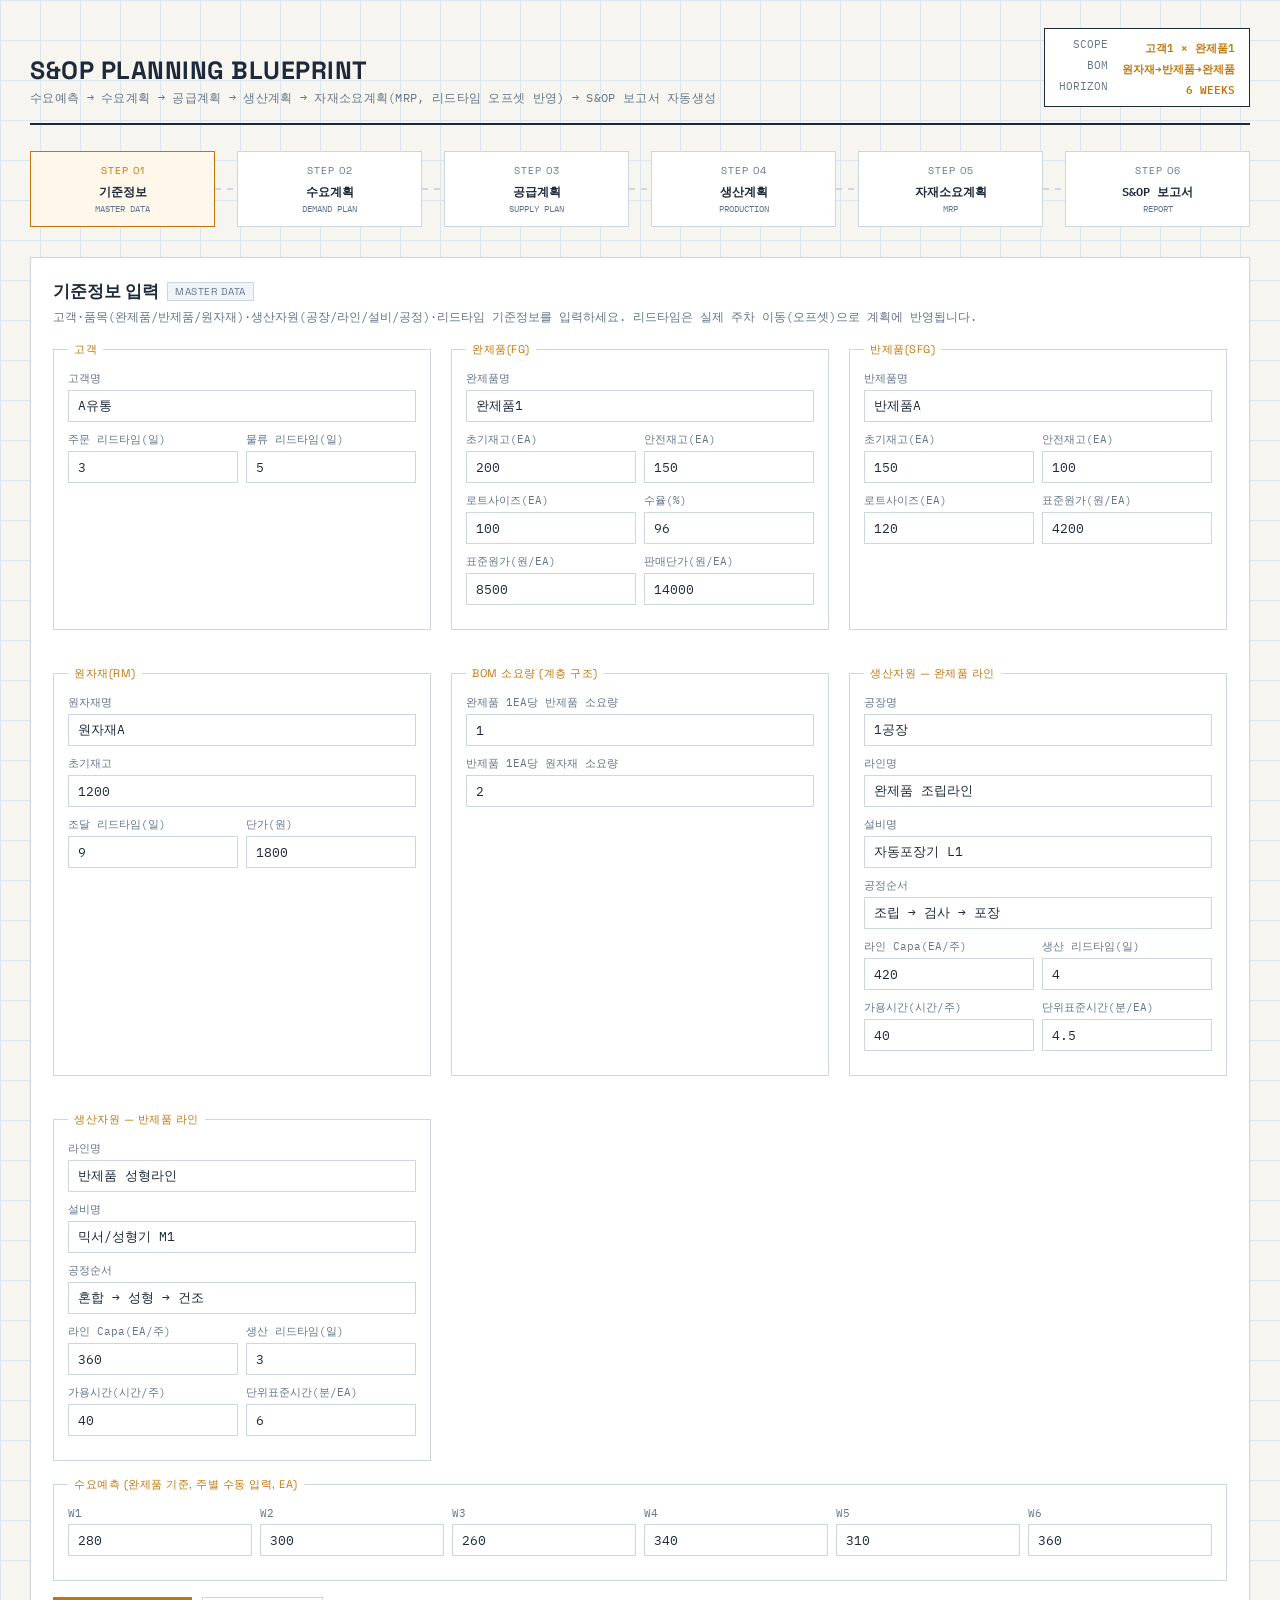
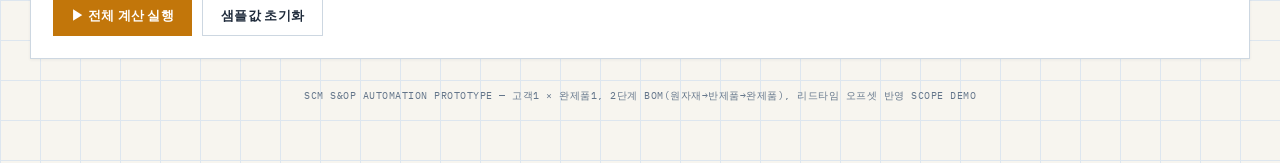
==== sop-demo.html @ 6890dc96 "Add S&OP demo files (single-file and modular versions) Reinitializes repo to include sop-demo.html a" ====
<!DOCTYPE html>
<html lang="ko">
<head>
<meta charset="UTF-8">
<meta name="viewport" content="width=device-width, initial-scale=1.0">
<title>S&OP Planning Blueprint</title>
<link rel="preconnect" href="https://fonts.googleapis.com">
<link rel="preconnect" href="https://fonts.gstatic.com" crossorigin>
<link href="https://fonts.googleapis.com/css2?family=Space+Grotesk:wght@400;500;600;700&family=IBM+Plex+Mono:wght@400;500;600;700&display=swap" rel="stylesheet">
<style>
  :root{
    --bg:#f7f5ef; --bg-grid:#dde6ef; --bg-panel:#ffffff; --bg-panel-raised:#f0f4f8;
    --line:#cdd7e1; --ink:#1e2a3a; --ink-dim:#63758a;
    --amber:#c2760a; --teal:#0f8a7d; --coral:#c62f2f;
    --font-display:'Space Grotesk', sans-serif; --font-mono:'IBM Plex Mono', monospace;
  }
  *{box-sizing:border-box;}
  html,body{margin:0;padding:0;}
  body{
    background:
      linear-gradient(var(--bg-grid) 1px, transparent 1px) 0 0/40px 40px,
      linear-gradient(90deg, var(--bg-grid) 1px, transparent 1px) 0 0/40px 40px,
      var(--bg);
    color:var(--ink); font-family:var(--font-mono); min-height:100vh; padding:28px 20px 60px;
  }
  .wrap{max-width:1220px;margin:0 auto;}
  header{display:flex;justify-content:space-between;align-items:flex-end;border-bottom:2px solid var(--ink);padding-bottom:16px;margin-bottom:22px;flex-wrap:wrap;gap:14px;}
  h1{font-family:var(--font-display);font-weight:700;font-size:25px;letter-spacing:0.5px;margin:0 0 4px;color:var(--ink);}
  .subtitle{color:var(--ink-dim);font-size:12px;letter-spacing:0.3px;}
  .titleblock{border:1px solid var(--ink);background:#fff;padding:8px 14px;font-size:10.5px;color:var(--ink-dim);display:grid;grid-template-columns:auto auto;gap:2px 14px;text-align:right;}
  .titleblock b{color:var(--amber);font-weight:600;}

  .pipeline{display:flex;align-items:center;margin:26px 0 24px;overflow-x:auto;padding-bottom:6px;}
  .station{flex:1;min-width:104px;text-align:center;cursor:pointer;position:relative;padding:12px 5px;border:1px solid var(--line);background:var(--bg-panel);transition:all .15s ease;}
  .station:hover{border-color:var(--teal);}
  .station.active{border-color:var(--amber);background:#fff7ea;}
  .station .num{font-family:var(--font-display);font-size:10px;color:var(--ink-dim);letter-spacing:1px;}
  .station.active .num{color:var(--amber);}
  .station .label{font-size:12px;margin-top:4px;font-weight:600;color:var(--ink);}
  .station .sub{font-size:9px;color:var(--ink-dim);margin-top:2px;}
  .pipe{width:22px;height:2px;background:repeating-linear-gradient(90deg,var(--line) 0 6px,transparent 6px 12px);flex-shrink:0;}

  .panel{display:none;border:1px solid var(--line);background:var(--bg-panel);padding:22px;box-shadow:0 1px 3px rgba(30,42,58,0.06);}
  .panel.show{display:block;}
  .panel h2{font-family:var(--font-display);font-size:17px;margin:0 0 4px;color:var(--ink);display:flex;align-items:center;gap:8px;flex-wrap:wrap;}
  .panel h2 .tag{font-size:10px;background:var(--bg-panel-raised);border:1px solid var(--line);padding:2px 7px;color:var(--ink-dim);letter-spacing:0.5px;font-weight:400;}
  .panel .desc{color:var(--ink-dim);font-size:12px;margin-bottom:16px;line-height:1.6;}
  .panel .note{color:var(--amber);font-size:11.5px;margin-bottom:14px;line-height:1.6;background:#fff7ea;border:1px solid #f0d9a8;padding:9px 12px;}

  .grid2{display:grid;grid-template-columns:1fr 1fr;gap:20px;}
  .grid3{display:grid;grid-template-columns:repeat(3,1fr);gap:20px;}
  @media(max-width:900px){.grid2,.grid3{grid-template-columns:1fr;}}

  fieldset{border:1px solid var(--line);padding:14px;margin:0 0 16px;}
  legend{font-size:11px;color:var(--amber);letter-spacing:0.5px;padding:0 6px;font-family:var(--font-display);}
  .field{margin-bottom:10px;}
  .field label{display:block;font-size:10.5px;color:var(--ink-dim);margin-bottom:4px;}
  .field input{width:100%;background:#fff;border:1px solid var(--line);color:var(--ink);padding:7px 9px;font-family:var(--font-mono);font-size:12.5px;}
  .field input:focus{outline:none;border-color:var(--teal);}
  .row-inline{display:flex;gap:8px;flex-wrap:wrap;}
  .row-inline .field{flex:1;min-width:110px;}

  table{width:100%;border-collapse:collapse;font-size:12px;margin-top:6px;}
  th,td{border:1px solid var(--line);padding:6px 7px;text-align:right;}
  th{background:var(--bg-panel-raised);color:var(--ink-dim);font-weight:500;font-size:10.5px;}
  td:first-child,th:first-child{text-align:left;color:var(--ink-dim);}
  .badge{display:inline-block;padding:1px 6px;font-size:9.5px;border:1px solid currentColor;margin-left:3px;}

  .btnrow{display:flex;gap:10px;margin-top:16px;flex-wrap:wrap;}
  button{font-family:var(--font-display);font-weight:600;font-size:12.5px;letter-spacing:0.3px;background:var(--amber);color:#fff;border:none;padding:10px 18px;cursor:pointer;}
  button:hover{background:#a3630a;}
  button.secondary{background:transparent;color:var(--ink);border:1px solid var(--line);}
  button.secondary:hover{border-color:var(--teal);color:var(--teal);}

  .kpi-row{display:grid;grid-template-columns:repeat(4,1fr);gap:12px;margin:18px 0;}
  @media(max-width:760px){.kpi-row{grid-template-columns:repeat(2,1fr);}}
  .kpi{border:1px solid var(--line);background:var(--bg-panel-raised);padding:14px;}
  .kpi .v{font-family:var(--font-display);font-size:21px;color:var(--amber);}
  .kpi .l{font-size:10px;color:var(--ink-dim);margin-top:2px;}
  .kpi.risk{border-color:var(--coral);} .kpi.risk .v{color:var(--coral);}
  .kpi.good{border-color:var(--teal);} .kpi.good .v{color:var(--teal);}

  .barchart{display:flex;align-items:flex-end;gap:10px;height:130px;margin:14px 0 6px;border-bottom:1px solid var(--ink);}
  .bargrp{flex:1;display:flex;flex-direction:column;align-items:center;justify-content:flex-end;height:100%;gap:2px;}
  .bar{width:60%;background:var(--teal);position:relative;min-height:2px;}
  .barlabel{font-size:9.5px;color:var(--ink-dim);margin-top:6px;}
  .legend-row{display:flex;gap:16px;font-size:10px;color:var(--ink-dim);margin-bottom:4px;}
  .legend-row span{display:flex;align-items:center;gap:5px;}
  .swatch{width:10px;height:10px;display:inline-block;}

  .report-block{border:1px solid var(--line);padding:16px;margin-bottom:14px;background:var(--bg-panel-raised);}
  .report-block h3{font-family:var(--font-display);font-size:13px;margin:0 0 10px;color:var(--amber);}
  .comment{font-size:12px;line-height:1.8;color:var(--ink);}
  .stamp{display:inline-block;border:2px solid var(--coral);color:var(--coral);padding:4px 10px;font-family:var(--font-display);font-size:10.5px;letter-spacing:1px;transform:rotate(-3deg);margin-left:8px;background:#fff;}
  .stamp.safe{border-color:var(--teal);color:var(--teal);}

  .routing{display:flex;align-items:stretch;gap:0;margin:6px 0 20px;overflow-x:auto;}
  .rnode{border:1px solid var(--line);background:var(--bg-panel-raised);padding:10px 14px;min-width:150px;flex-shrink:0;}
  .rnode .rtitle{font-size:9.5px;color:var(--amber);letter-spacing:0.5px;font-family:var(--font-display);margin-bottom:4px;}
  .rnode .rmain{font-size:12.5px;color:var(--ink);font-weight:600;}
  .rnode .rsub{font-size:10px;color:var(--ink-dim);margin-top:3px;line-height:1.5;}
  .rarrow{display:flex;align-items:center;justify-content:center;min-width:30px;color:var(--ink-dim);font-size:16px;flex-shrink:0;}

  footer{margin-top:30px;text-align:center;color:var(--ink-dim);font-size:10px;letter-spacing:0.5px;}
</style>
</head>
<body>
<div class="wrap">

  <header>
    <div>
      <h1>S&amp;OP PLANNING BLUEPRINT</h1>
      <div class="subtitle">수요예측 → 수요계획 → 공급계획 → 생산계획 → 자재소요계획(MRP, 리드타임 오프셋 반영) → S&amp;OP 보고서 자동생성</div>
    </div>
    <div class="titleblock">
      <div>SCOPE</div><div><b>고객1 × 완제품1</b></div>
      <div>BOM</div><div><b>원자재→반제품→완제품</b></div>
      <div>HORIZON</div><div><b id="hrz-label">6 WEEKS</b></div>
    </div>
  </header>

  <div class="pipeline" id="pipeline"></div>

  <!-- STEP 0: 기준정보 -->
  <div class="panel" id="panel-0">
    <h2>기준정보 입력 <span class="tag">MASTER DATA</span></h2>
    <div class="desc">고객·품목(완제품/반제품/원자재)·생산자원(공장/라인/설비/공정)·리드타임 기준정보를 입력하세요. 리드타임은 실제 주차 이동(오프셋)으로 계획에 반영됩니다.</div>

    <div class="grid3">
      <fieldset>
        <legend>고객</legend>
        <div class="field"><label>고객명</label><input id="m-cust" value="A유통"></div>
        <div class="row-inline">
          <div class="field"><label>주문 리드타임(일)</label><input type="number" id="m-custlt" value="3"></div>
          <div class="field"><label>물류 리드타임(일)</label><input type="number" id="m-logilt" value="5"></div>
        </div>
      </fieldset>

      <fieldset>
        <legend>완제품(FG)</legend>
        <div class="field"><label>완제품명</label><input id="m-fg" value="완제품1"></div>
        <div class="row-inline">
          <div class="field"><label>초기재고(EA)</label><input type="number" id="m-fgstock0" value="200"></div>
          <div class="field"><label>안전재고(EA)</label><input type="number" id="m-fgsafety" value="150"></div>
        </div>
        <div class="row-inline">
          <div class="field"><label>로트사이즈(EA)</label><input type="number" id="m-fglot" value="100"></div>
          <div class="field"><label>수율(%)</label><input type="number" id="m-fgyield" value="96"></div>
        </div>
        <div class="row-inline">
          <div class="field"><label>표준원가(원/EA)</label><input type="number" id="m-fgcost" value="8500"></div>
          <div class="field"><label>판매단가(원/EA)</label><input type="number" id="m-fgprice" value="14000"></div>
        </div>
      </fieldset>

      <fieldset>
        <legend>반제품(SFG)</legend>
        <div class="field"><label>반제품명</label><input id="m-sfg" value="반제품A"></div>
        <div class="row-inline">
          <div class="field"><label>초기재고(EA)</label><input type="number" id="m-sfgstock0" value="150"></div>
          <div class="field"><label>안전재고(EA)</label><input type="number" id="m-sfgsafety" value="100"></div>
        </div>
        <div class="row-inline">
          <div class="field"><label>로트사이즈(EA)</label><input type="number" id="m-sfglot" value="120"></div>
          <div class="field"><label>표준원가(원/EA)</label><input type="number" id="m-sfgcost" value="4200"></div>
        </div>
      </fieldset>

      <fieldset>
        <legend>원자재(RM)</legend>
        <div class="field"><label>원자재명</label><input id="m-rm" value="원자재A"></div>
        <div class="field"><label>초기재고</label><input type="number" id="m-rmstock0" value="1200"></div>
        <div class="row-inline">
          <div class="field"><label>조달 리드타임(일)</label><input type="number" id="m-rmlt" value="9"></div>
          <div class="field"><label>단가(원)</label><input type="number" id="m-rmcost" value="1800"></div>
        </div>
      </fieldset>

      <fieldset>
        <legend>BOM 소요량 (계층 구조)</legend>
        <div class="field"><label>완제품 1EA당 반제품 소요량</label><input type="number" step="0.1" id="m-bom-sfg" value="1"></div>
        <div class="field"><label>반제품 1EA당 원자재 소요량</label><input type="number" step="0.1" id="m-bom-rm" value="2"></div>
      </fieldset>

      <fieldset>
        <legend>생산자원 — 완제품 라인</legend>
        <div class="field"><label>공장명</label><input id="m-factory" value="1공장"></div>
        <div class="field"><label>라인명</label><input id="m-fgline" value="완제품 조립라인"></div>
        <div class="field"><label>설비명</label><input id="m-fgequip" value="자동포장기 L1"></div>
        <div class="field"><label>공정순서</label><input id="m-fgroute" value="조립 → 검사 → 포장"></div>
        <div class="row-inline">
          <div class="field"><label>라인 Capa(EA/주)</label><input type="number" id="m-fgcapa" value="420"></div>
          <div class="field"><label>생산 리드타임(일)</label><input type="number" id="m-fglt" value="4"></div>
        </div>
        <div class="row-inline">
          <div class="field"><label>가용시간(시간/주)</label><input type="number" id="m-fghours" value="40"></div>
          <div class="field"><label>단위표준시간(분/EA)</label><input type="number" step="0.1" id="m-fgtime" value="4.5"></div>
        </div>
      </fieldset>

      <fieldset>
        <legend>생산자원 — 반제품 라인</legend>
        <div class="field"><label>라인명</label><input id="m-sfgline" value="반제품 성형라인"></div>
        <div class="field"><label>설비명</label><input id="m-sfgequip" value="믹서/성형기 M1"></div>
        <div class="field"><label>공정순서</label><input id="m-sfgroute" value="혼합 → 성형 → 건조"></div>
        <div class="row-inline">
          <div class="field"><label>라인 Capa(EA/주)</label><input type="number" id="m-sfgcapa" value="360"></div>
          <div class="field"><label>생산 리드타임(일)</label><input type="number" id="m-sfglt" value="3"></div>
        </div>
        <div class="row-inline">
          <div class="field"><label>가용시간(시간/주)</label><input type="number" id="m-sfghours" value="40"></div>
          <div class="field"><label>단위표준시간(분/EA)</label><input type="number" step="0.1" id="m-sfgtime" value="6"></div>
        </div>
      </fieldset>
    </div>

    <fieldset>
      <legend>수요예측 (완제품 기준, 주별 수동 입력, EA)</legend>
      <div class="row-inline" id="forecast-inputs"></div>
    </fieldset>

    <div class="btnrow">
      <button onclick="runAll()">▶ 전체 계산 실행</button>
      <button class="secondary" onclick="loadSample()">샘플값 초기화</button>
    </div>
  </div>

  <!-- STEP 1: 수요계획 -->
  <div class="panel" id="panel-1">
    <h2>수요계획 <span class="tag">DEMAND PLAN</span></h2>
    <div class="desc">수요계획 = 수요예측 × 조정계수. 프로모션/트렌드 등을 반영해 주별로 예측치를 보정합니다.</div>
    <fieldset>
      <legend>주별 조정계수(%)</legend>
      <div class="row-inline" id="adj-inputs"></div>
    </fieldset>
    <button onclick="runAll()">재계산</button>
    <table id="tbl-demandplan"></table>
  </div>

  <!-- STEP 2: 공급계획 -->
  <div class="panel" id="panel-2">
    <h2>공급계획 <span class="tag">SUPPLY PLAN</span></h2>
    <div class="desc">공급계획(ATP) = min(수요계획, 완제품 기초재고 + 완제품 라인 주간 Capa). 리드타임을 감안하지 않은 당장의 가용 공급능력 기준 판단입니다.</div>
    <table id="tbl-supplyplan"></table>
  </div>

  <!-- STEP 3: 생산계획 -->
  <div class="panel" id="panel-3">
    <h2>생산계획 <span class="tag">PRODUCTION PLAN — 완제품</span></h2>
    <div class="desc" id="route-desc-fg"></div>
    <div class="routing" id="routing-fg"></div>
    <div class="note" id="lt-note-fg"></div>
    <div class="desc">시계열 MRP 로직: 총소요량(GR) → 순소요량(NR) → 계획입고량(로트 단위, 완성 시점) → <b>계획착수량(생산 리드타임만큼 앞당긴 실제 착수 시점)</b>. 착수 시점의 수량이 반제품에 대한 종속수요로 다음 단계에 전달됩니다.</div>
    <table id="tbl-productionplan"></table>
  </div>

  <!-- STEP 4: 자재소요계획 (MRP) -->
  <div class="panel" id="panel-4">
    <h2>자재소요계획 <span class="tag">MRP — 반제품 &amp; 원자재</span></h2>
    <div class="routing" id="routing-sfg"></div>
    <div class="note" id="lt-note-sfgrm"></div>
    <div class="desc">완제품 계획착수 시점의 수량 × BOM비율이 반제품의 총소요량이 되고, 반제품 역시 생산 리드타임만큼 앞당겨 착수합니다. 반제품 계획착수 수량 × BOM비율은 다시 원자재 총소요량이 되어 조달 리드타임만큼 앞당겨 발주됩니다.</div>
    <table id="tbl-mrp"></table>
  </div>

  <!-- STEP 5: S&OP 보고서 -->
  <div class="panel" id="panel-5">
    <h2>S&amp;OP 보고서 <span class="tag">AUTO-GENERATED</span></h2>
    <div class="desc" id="sop-scope"></div>

    <div class="kpi-row" id="kpi-row"></div>

    <div class="report-block">
      <h3>수요 vs 공급 Gap (완제품, ATP 기준)</h3>
      <div class="legend-row">
        <span><span class="swatch" style="background:var(--teal)"></span>공급계획</span>
        <span><span class="swatch" style="border:1px dashed var(--amber)"></span>수요계획</span>
      </div>
      <div class="barchart" id="chart-gap"></div>
    </div>

    <div class="report-block">
      <h3>주별 기말재고 추이 (완제품, MRP 기준)</h3>
      <div class="barchart" id="chart-inv"></div>
    </div>

    <div class="report-block">
      <h3>주별 착수(발주) 물량 — 리드타임 오프셋 반영</h3>
      <div class="legend-row">
        <span><span class="swatch" style="background:var(--amber)"></span>완제품 착수</span>
        <span><span class="swatch" style="background:var(--teal)"></span>반제품 착수</span>
      </div>
      <div class="barchart" id="chart-release"></div>
    </div>

    <div class="report-block">
      <h3>리스크 &amp; 코멘트</h3>
      <div class="comment" id="risk-comment"></div>
    </div>

    <div class="report-block">
      <h3>손익 요약(생산계획 기준)</h3>
      <table id="tbl-pl"></table>
    </div>
  </div>

  <footer>SCM S&amp;OP AUTOMATION PROTOTYPE — 고객1 × 완제품1, 2단계 BOM(원자재→반제품→완제품), 리드타임 오프셋 반영 SCOPE DEMO</footer>
</div>

<script>
const WEEKS = 6;
const stationDefs = [
  {label:'기준정보', sub:'MASTER DATA'},
  {label:'수요계획', sub:'DEMAND PLAN'},
  {label:'공급계획', sub:'SUPPLY PLAN'},
  {label:'생산계획', sub:'PRODUCTION'},
  {label:'자재소요계획', sub:'MRP'},
  {label:'S&OP 보고서', sub:'REPORT'},
];

function buildPipeline(){
  const pipe = document.getElementById('pipeline');
  pipe.innerHTML = '';
  stationDefs.forEach((s,i)=>{
    const st = document.createElement('div');
    st.className = 'station' + (i===0?' active':'');
    st.id = 'station-'+i;
    st.innerHTML = `<div class="num">STEP ${String(i+1).padStart(2,'0')}</div><div class="label">${s.label}</div><div class="sub">${s.sub}</div>`;
    st.onclick = ()=>showPanel(i);
    pipe.appendChild(st);
    if(i < stationDefs.length-1){
      const p = document.createElement('div'); p.className = 'pipe'; pipe.appendChild(p);
    }
  });
}

function showPanel(i){
  for(let j=0;j<stationDefs.length;j++){
    document.getElementById('panel-'+j).classList.toggle('show', j===i);
    document.getElementById('station-'+j).classList.toggle('active', j===i);
  }
}

function buildForecastInputs(){
  const box = document.getElementById('forecast-inputs');
  const adjBox = document.getElementById('adj-inputs');
  box.innerHTML=''; adjBox.innerHTML='';
  const sample = [280,300,260,340,310,360];
  for(let w=0; w<WEEKS; w++){
    const f = document.createElement('div'); f.className='field';
    f.innerHTML = `<label>W${w+1}</label><input type="number" id="fc-${w}" value="${sample[w]}">`;
    box.appendChild(f);
    const a = document.createElement('div'); a.className='field';
    a.innerHTML = `<label>W${w+1}</label><input type="number" id="adj-${w}" value="100">`;
    adjBox.appendChild(a);
  }
  document.getElementById('hrz-label').textContent = WEEKS + ' WEEKS';
}

function loadSample(){
  buildForecastInputs();
  const set=(id,v)=>{document.getElementById(id).value=v;};
  set('m-cust','A유통'); set('m-custlt',3); set('m-logilt',5);
  set('m-fg','완제품1'); set('m-fgstock0',200); set('m-fgsafety',150); set('m-fglot',100);
  set('m-fgyield',96); set('m-fgcost',8500); set('m-fgprice',14000);
  set('m-sfg','반제품A'); set('m-sfgstock0',150); set('m-sfgsafety',100); set('m-sfglot',120); set('m-sfgcost',4200);
  set('m-rm','원자재A'); set('m-rmstock0',1200); set('m-rmlt',9); set('m-rmcost',1800);
  set('m-bom-sfg',1); set('m-bom-rm',2);
  set('m-factory','1공장');
  set('m-fgline','완제품 조립라인'); set('m-fgequip','자동포장기 L1'); set('m-fgroute','조립 → 검사 → 포장');
  set('m-fgcapa',420); set('m-fglt',4); set('m-fghours',40); set('m-fgtime',4.5);
  set('m-sfgline','반제품 성형라인'); set('m-sfgequip','믹서/성형기 M1'); set('m-sfgroute','혼합 → 성형 → 건조');
  set('m-sfgcapa',360); set('m-sfglt',3); set('m-sfghours',40); set('m-sfgtime',6);
  runAll();
}

function num(id){ return parseFloat(document.getElementById(id).value) || 0; }
function txt(id){ return document.getElementById(id).value; }
function ltWeeks(days){ return Math.max(0, Math.ceil(days/7)); }

// 표준 시계열 MRP 전개: GR -> NR -> 계획입고(PORcpt, need-week 기준) -> 계획착수(release, need-week - LT)
function planItem({GR, safety, begin, lot, lt, capa, yieldRate}){
  yieldRate = yieldRate || 1;
  lot = lot || 1;
  let poh = begin;
  const NR=[], PORcpt=[], POH=[];
  for(let w=0; w<WEEKS; w++){
    const nr = Math.max(0, GR[w] + safety - poh);
    NR.push(nr);
    // 수율 손실 보정한 투입 필요량을 로트 단위로 올림
    const inputNeeded = yieldRate<1 ? nr/yieldRate : nr;
    const rcptInput = nr>0 ? Math.ceil(inputNeeded/lot)*lot : 0;
    const rcptOutput = Math.round(rcptInput*yieldRate);
    PORcpt.push({input:rcptInput, output:rcptOutput});
    poh = poh + rcptOutput - GR[w];
    POH.push(poh);
  }
  const release = new Array(WEEKS).fill(0);
  const lateFlag = new Array(WEEKS).fill(false);
  for(let w=0; w<WEEKS; w++){
    if(PORcpt[w].input>0){
      const rel = w - lt;
      if(rel>=0){ release[rel]+=PORcpt[w].input; }
      else { release[0]+=PORcpt[w].input; lateFlag[w]=true; }
    }
  }
  const capaFlag = capa!=null ? release.map(v=>v>capa) : new Array(WEEKS).fill(false);
  return {GR, NR, PORcpt, POH, release, lateFlag, capaFlag};
}

function runAll(){
  const M = {
    cust: txt('m-cust'), custLtDays:num('m-custlt'), logiLtDays:num('m-logilt'),
    fg: txt('m-fg'), fgStock0:num('m-fgstock0'), fgSafety:num('m-fgsafety'), fgLot:num('m-fglot')||1,
    fgYield:num('m-fgyield')/100, fgCost:num('m-fgcost'), fgPrice:num('m-fgprice'),
    sfg: txt('m-sfg'), sfgStock0:num('m-sfgstock0'), sfgSafety:num('m-sfgsafety'), sfgLot:num('m-sfglot')||1, sfgCost:num('m-sfgcost'),
    rm: txt('m-rm'), rmStock0:num('m-rmstock0'), rmCost:num('m-rmcost'), rmLtDays:num('m-rmlt'),
    bomSfg:num('m-bom-sfg'), bomRm:num('m-bom-rm'),
    factory:txt('m-factory'),
    fgLine:txt('m-fgline'), fgEquip:txt('m-fgequip'), fgRoute:txt('m-fgroute'), fgCapa:num('m-fgcapa'), fgLtDays:num('m-fglt'), fgHours:num('m-fghours'), fgTime:num('m-fgtime'),
    sfgLine:txt('m-sfgline'), sfgEquip:txt('m-sfgequip'), sfgRoute:txt('m-sfgroute'), sfgCapa:num('m-sfgcapa'), sfgLtDays:num('m-sfglt'), sfgHours:num('m-sfghours'), sfgTime:num('m-sfgtime'),
  };

  const forecast = [], adj = [];
  for(let w=0; w<WEEKS; w++){ forecast.push(num('fc-'+w)); adj.push(num('adj-'+w)/100); }

  // Step1: 수요계획
  const demandPlan = forecast.map((f,i)=> Math.round(f * adj[i]));

  // Step2: 공급계획 (ATP, 리드타임 미반영 - 즉시 가용 Capa/재고 기준)
  let runStock = M.fgStock0;
  const supplyPlan=[], supplyGap=[], invAfterSupply=[];
  for(let w=0; w<WEEKS; w++){
    const available = runStock + M.fgCapa;
    const supply = Math.min(demandPlan[w], available);
    supplyPlan.push(supply); supplyGap.push(demandPlan[w]-supply);
    runStock = available - supply; invAfterSupply.push(runStock);
  }

  // ---- 리드타임(일→주) 오프셋 ----
  const LT_FG = ltWeeks(M.fgLtDays), LT_SFG = ltWeeks(M.sfgLtDays), LT_RM = ltWeeks(M.rmLtDays), LT_LOGI = ltWeeks(M.logiLtDays);

  // 완제품 GR: 고객 수요 시점을 물류 리드타임만큼 앞당겨 "완제품 창고출고 필요 시점"으로 환산
  const grFG = new Array(WEEKS).fill(0);
  const shipLateFlag = new Array(WEEKS).fill(false);
  for(let w=0; w<WEEKS; w++){
    const need = w - LT_LOGI;
    if(need>=0) grFG[need]+=demandPlan[w]; else { grFG[0]+=demandPlan[w]; shipLateFlag[0]=true; }
  }

  // 완제품 MRP
  const planFG = planItem({GR:grFG, safety:M.fgSafety, begin:M.fgStock0, lot:M.fgLot, lt:LT_FG, capa:M.fgCapa, yieldRate:M.fgYield});

  // 반제품 GR = 완제품 계획착수(release) × BOM비율
  const grSFG = planFG.release.map(v=>v*M.bomSfg);
  const planSFG = planItem({GR:grSFG, safety:M.sfgSafety, begin:M.sfgStock0, lot:M.sfgLot, lt:LT_SFG, capa:M.sfgCapa});

  // 원자재 GR = 반제품 계획착수(release) × BOM비율
  const grRM = planSFG.release.map(v=>v*M.bomRm);
  const planRM = planItem({GR:grRM, safety:0, begin:M.rmStock0, lot:1, lt:LT_RM, capa:null});

  // 가동률(참고용, 착수 물량 기준)
  const utilFG = planFG.release.map(v=> M.fgHours>0 ? Math.round(v*M.fgTime/60/M.fgHours*1000)/10 : 0);
  const utilSFG = planSFG.release.map(v=> M.sfgHours>0 ? Math.round(v*M.sfgTime/60/M.sfgHours*1000)/10 : 0);

  renderRouting(M, LT_FG, LT_SFG, LT_RM, LT_LOGI);
  renderDemandPlan(forecast, adj, demandPlan);
  renderSupplyPlan(demandPlan, supplyPlan, supplyGap, invAfterSupply, M);
  renderProductionPlan(M, planFG, utilFG, LT_FG, shipLateFlag);
  renderMRP(M, planSFG, planRM, utilSFG, LT_SFG, LT_RM);
  renderReport(M, demandPlan, supplyPlan, planFG, planSFG, utilFG, utilSFG);
}

function weekHeaders(){
  let h = '<tr><th>구분</th>';
  for(let w=0;w<WEEKS;w++) h += `<th>W${w+1}</th>`;
  return h + '</tr>';
}

function renderRouting(M, LT_FG, LT_SFG, LT_RM, LT_LOGI){
  const mk = (title, name, sub) => `<div class="rnode"><div class="rtitle">${title}</div><div class="rmain">${name}</div><div class="rsub">${sub}</div></div>`;
  const arrow = `<div class="rarrow">→</div>`;
  document.getElementById('routing-sfg').innerHTML =
    mk('공장', M.factory, '') + arrow +
    mk('반제품 라인', M.sfgLine, '설비: '+M.sfgEquip) + arrow +
    mk('공정순서', M.sfgRoute, 'Capa '+M.sfgCapa.toLocaleString()+'EA/주 · LT '+LT_SFG+'주') + arrow +
    mk('산출', M.sfg, 'BOM: RM×'+M.bomRm+'/EA');

  document.getElementById('routing-fg').innerHTML =
    mk('공장', M.factory, '') + arrow +
    mk('완제품 라인', M.fgLine, '설비: '+M.fgEquip) + arrow +
    mk('공정순서', M.fgRoute, 'Capa '+M.fgCapa.toLocaleString()+'EA/주 · LT '+LT_FG+'주') + arrow +
    mk('산출', M.fg, 'BOM: '+M.sfg+'×'+M.bomSfg+'/EA');

  document.getElementById('route-desc-fg').textContent = `${M.factory} > ${M.fgLine}(${M.fgEquip}) 기준 생산 라우팅입니다.`;
  document.getElementById('lt-note-fg').textContent =
    `물류 리드타임 ${M.logiLtDays}일(${LT_LOGI}주) + 완제품 생산 리드타임 ${M.fgLtDays}일(${LT_FG}주)이 착수 시점 계산에 반영됩니다. 호라이즌 시작 이전으로 밀려나는 착수 물량은 W1에 긴급 반영되고 "리드타임 부족"으로 표시됩니다.`;
  document.getElementById('lt-note-sfgrm').textContent =
    `반제품 생산 리드타임 ${M.sfgLtDays}일(${LT_SFG}주), 원자재 조달 리드타임 ${M.rmLtDays}일(${LT_RM}주)이 각각의 착수/발주 시점 계산에 반영됩니다.`;
}

function renderDemandPlan(forecast, adj, demandPlan){
  let html = weekHeaders();
  html += '<tr><td>수요예측(입력)</td>' + forecast.map(v=>`<td>${v.toLocaleString()}</td>`).join('') + '</tr>';
  html += '<tr><td>조정계수(%)</td>' + adj.map(v=>`<td>${Math.round(v*100)}</td>`).join('') + '</tr>';
  html += '<tr><td><b>수요계획(EA)</b></td>' + demandPlan.map(v=>`<td><b>${v.toLocaleString()}</b></td>`).join('') + '</tr>';
  document.getElementById('tbl-demandplan').innerHTML = html;
}

function renderSupplyPlan(demandPlan, supplyPlan, supplyGap, inv, M){
  let html = weekHeaders();
  html += '<tr><td>수요계획(EA)</td>' + demandPlan.map(v=>`<td>${v.toLocaleString()}</td>`).join('') + '</tr>';
  html += '<tr><td>완제품 라인 Capa(EA)</td>' + demandPlan.map(()=>`<td>${M.fgCapa.toLocaleString()}</td>`).join('') + '</tr>';
  html += '<tr><td><b>공급계획(EA)</b></td>' + supplyPlan.map(v=>`<td><b>${v.toLocaleString()}</b></td>`).join('') + '</tr>';
  html += '<tr><td>Gap(부족)</td>' + supplyGap.map(v=>`<td style="color:${v>0?'var(--coral)':'var(--ink-dim)'}">${v>0? '-'+v.toLocaleString() : '0'}</td>`).join('') + '</tr>';
  html += '<tr><td>기말재고(EA)</td>' + inv.map(v=>`<td>${v.toLocaleString()}</td>`).join('') + '</tr>';
  document.getElementById('tbl-supplyplan').innerHTML = html;
}

function renderProductionPlan(M, planFG, utilFG, LT_FG, shipLateFlag){
  let html = weekHeaders();
  html += '<tr><td>총소요량(GR, 창고출고 필요시점)</td>' + planFG.GR.map((v,i)=>`<td style="color:${shipLateFlag[i]?'var(--coral)':'var(--ink-dim)'}">${v.toLocaleString()}${shipLateFlag[i]?' <span class="badge" style="color:var(--coral)">물류LT부족</span>':''}</td>`).join('') + '</tr>';
  html += '<tr><td>순소요량(NR)</td>' + planFG.NR.map(v=>`<td>${v.toLocaleString()}</td>`).join('') + '</tr>';
  html += '<tr><td><b>계획입고량(완성시점)</b></td>' + planFG.PORcpt.map(v=>`<td><b>${v.output.toLocaleString()}</b></td>`).join('') + '</tr>';
  html += '<tr><td><b>계획착수량(생산개시, LT '+LT_FG+'주 오프셋)</b></td>' + planFG.release.map((v,i)=>`<td style="color:${planFG.capaFlag[i]?'var(--coral)':'var(--ink)'}"><b>${v.toLocaleString()}</b>${planFG.capaFlag[i]?' <span class="badge" style="color:var(--coral)">CAPA초과</span>':''}${planFG.lateFlag[i]?' <span class="badge" style="color:var(--amber)">긴급착수</span>':''}</td>`).join('') + '</tr>';
  html += '<tr><td>라인 가동률(%)</td>' + utilFG.map(v=>`<td style="color:${v>100?'var(--coral)':'var(--ink-dim)'}">${v}%</td>`).join('') + '</tr>';
  html += '<tr><td>기말 완제품재고(EA)</td>' + planFG.POH.map(v=>`<td style="color:${v<M.fgSafety?'var(--coral)':'var(--ink)'}">${v.toLocaleString()}</td>`).join('') + '</tr>';
  document.getElementById('tbl-productionplan').innerHTML = html;
}

function renderMRP(M, planSFG, planRM, utilSFG, LT_SFG, LT_RM){
  let html = weekHeaders();
  html += `<tr><td colspan="${WEEKS+1}" style="text-align:left;color:var(--amber);font-family:var(--font-display);font-size:11px;border:none;padding-top:12px;">▸ ${M.sfg} (반제품, LT ${LT_SFG}주)</td></tr>`;
  html += '<tr><td>총소요량(GR, 완제품 착수 기준)</td>' + planSFG.GR.map(v=>`<td>${v.toLocaleString()}</td>`).join('') + '</tr>';
  html += '<tr><td>순소요량(NR)</td>' + planSFG.NR.map(v=>`<td>${v.toLocaleString()}</td>`).join('') + '</tr>';
  html += '<tr><td><b>계획입고량</b></td>' + planSFG.PORcpt.map(v=>`<td><b>${v.output.toLocaleString()}</b></td>`).join('') + '</tr>';
  html += '<tr><td><b>계획착수량(LT 오프셋)</b></td>' + planSFG.release.map((v,i)=>`<td style="color:${planSFG.capaFlag[i]?'var(--coral)':'var(--ink)'}"><b>${v.toLocaleString()}</b>${planSFG.capaFlag[i]?' <span class="badge" style="color:var(--coral)">CAPA초과</span>':''}${planSFG.lateFlag[i]?' <span class="badge" style="color:var(--amber)">긴급착수</span>':''}</td>`).join('') + '</tr>';
  html += '<tr><td>라인 가동률(%)</td>' + utilSFG.map(v=>`<td style="color:${v>100?'var(--coral)':'var(--ink-dim)'}">${v}%</td>`).join('') + '</tr>';
  html += '<tr><td>기말 반제품재고(EA)</td>' + planSFG.POH.map(v=>`<td>${v.toLocaleString()}</td>`).join('') + '</tr>';

  html += `<tr><td colspan="${WEEKS+1}" style="text-align:left;color:var(--amber);font-family:var(--font-display);font-size:11px;border:none;padding-top:12px;">▸ ${M.rm} (원자재, LT ${LT_RM}주)</td></tr>`;
  html += '<tr><td>총소요량(GR, 반제품 착수 기준)</td>' + planRM.GR.map(v=>`<td>${v.toLocaleString()}</td>`).join('') + '</tr>';
  html += '<tr><td>순소요량(NR)</td>' + planRM.NR.map(v=>`<td>${v.toLocaleString()}</td>`).join('') + '</tr>';
  html += '<tr><td><b>계획발주량(LT 오프셋)</b></td>' + planRM.release.map((v,i)=>`<td><b>${v.toLocaleString()}</b>${planRM.lateFlag[i]?' <span class="badge" style="color:var(--amber)">긴급발주</span>':''}</td>`).join('') + '</tr>';
  html += '<tr><td>기말 원자재재고</td>' + planRM.POH.map(v=>`<td style="color:${v<0?'var(--coral)':'var(--ink)'}">${v.toLocaleString()}</td>`).join('') + '</tr>';
  document.getElementById('tbl-mrp').innerHTML = html;
}

function renderReport(M, demandPlan, supplyPlan, planFG, planSFG, utilFG, utilSFG){
  document.getElementById('sop-scope').textContent =
    `${M.cust} × ${M.fg} 기준, ${WEEKS}주 플래닝 호라이즌 — 원자재→반제품→완제품 2단계 BOM, 리드타임 오프셋을 반영한 시계열 MRP 결과를 종합한 자동 생성 리포트입니다.`;

  const totalDemand = demandPlan.reduce((a,b)=>a+b,0);
  const totalSupply = supplyPlan.reduce((a,b)=>a+b,0);
  const fillRate = totalDemand ? Math.round(totalSupply/totalDemand*1000)/10 : 0;
  const capaWeeks = planFG.capaFlag.filter(Boolean).length + planSFG.capaFlag.filter(Boolean).length;
  const lateWeeks = planFG.lateFlag.filter(Boolean).length + planSFG.lateFlag.filter(Boolean).length;
  const minInv = Math.min(...planFG.POH);

  const kpis = [
    {label:'충족률(Fill Rate, ATP)', val: fillRate+'%', cls: fillRate>=98?'good':(fillRate<90?'risk':'')},
    {label:'Capa 초과 발생(완제품+반제품)', val: capaWeeks+' 회', cls: capaWeeks>0?'risk':'good'},
    {label:'리드타임 부족(긴급착수) 발생', val: lateWeeks+' 회', cls: lateWeeks>0?'risk':'good'},
    {label:'최저 완제품 기말재고', val: minInv.toLocaleString()+' EA', cls: minInv<M.fgSafety? 'risk':'good'},
  ];
  document.getElementById('kpi-row').innerHTML = kpis.map(k=>
    `<div class="kpi ${k.cls}"><div class="v">${k.val}</div><div class="l">${k.label}</div></div>`
  ).join('');

  const maxV = Math.max(...demandPlan, ...supplyPlan, 1);
  document.getElementById('chart-gap').innerHTML = demandPlan.map((d,i)=>{
    const sH = Math.max(2, supplyPlan[i]/maxV*110);
    const dH = Math.max(2, d/maxV*110);
    return `<div class="bargrp"><div style="position:relative;width:100%;height:100%;display:flex;align-items:flex-end;justify-content:center;">
      <div class="bar" style="height:${sH}px;"></div>
      <div class="bar" style="height:${dH}px;position:absolute;bottom:0;width:70%;background:transparent;border:1px dashed var(--amber);"></div>
    </div><div class="barlabel">W${i+1}</div></div>`;
  }).join('');

  const maxInv = Math.max(...planFG.POH, M.fgSafety, 1);
  document.getElementById('chart-inv').innerHTML = planFG.POH.map((v,i)=>{
    const h = Math.max(2, Math.abs(v)/maxInv*110);
    const below = v < M.fgSafety;
    return `<div class="bargrp"><div class="bar" style="height:${h}px;background:${below?'var(--coral)':'var(--teal)'};"></div><div class="barlabel">W${i+1}</div></div>`;
  }).join('');

  const maxRel = Math.max(...planFG.release, ...planSFG.release, 1);
  document.getElementById('chart-release').innerHTML = planFG.release.map((v,i)=>{
    const h1 = Math.max(2, v/maxRel*110);
    const h2 = Math.max(2, planSFG.release[i]/maxRel*110);
    return `<div class="bargrp"><div style="display:flex;gap:4px;align-items:flex-end;height:100%;">
      <div class="bar" style="width:16px;height:${h1}px;background:var(--amber);"></div>
      <div class="bar" style="width:16px;height:${h2}px;background:var(--teal);"></div>
    </div><div class="barlabel">W${i+1}</div></div>`;
  }).join('');

  let comments = [];
  if(capaWeeks>0){
    const fgW = planFG.capaFlag.map((f,i)=>f?('W'+(i+1)):null).filter(Boolean).join(', ');
    const sfgW = planSFG.capaFlag.map((f,i)=>f?('W'+(i+1)):null).filter(Boolean).join(', ');
    let s = `<b style="color:var(--coral)">Capa 초과:</b> `;
    if(fgW) s += `완제품 라인 착수 ${fgW}주차`;
    if(fgW && sfgW) s += ', ';
    if(sfgW) s += `반제품 라인 착수 ${sfgW}주차`;
    s += ` 물량이 주간 Capa를 초과합니다. 잔업/외주 또는 설비 증설을 검토하세요.`;
    comments.push(s);
  }
  if(lateWeeks>0){
    comments.push(`<b style="color:var(--amber)">리드타임 부족:</b> 일부 물량은 필요한 착수 시점이 플래닝 호라이즌 시작 이전이라, W1에 긴급 반영되었습니다. 이는 현재 리드타임 대비 호라이즌 시작 시점의 사전 재고/발주가 부족함을 의미합니다.`);
  }
  if(minInv < M.fgSafety){
    comments.push(`<b style="color:var(--coral)">재고 위험:</b> 최저 완제품 기말재고(${minInv.toLocaleString()}EA)가 안전재고(${M.fgSafety.toLocaleString()}EA)를 하회합니다.`);
  }
  if(fillRate < 100){
    comments.push(`<b>수요충족률(ATP) ${fillRate}%</b> — 총 수요 ${totalDemand.toLocaleString()}EA 중 ${totalSupply.toLocaleString()}EA만 즉시 공급 가능합니다.`);
  }
  if(comments.length===0){
    comments.push(`<b style="color:var(--teal)">정상:</b> 전 구간 Capa·리드타임·재고 제약 없이 계획이 성립합니다.`);
  }
  const isRisk = !(comments.length===1 && comments[0].includes('정상'));
  document.getElementById('risk-comment').innerHTML = comments.map(c=>`<p style="margin:0 0 10px;">${c}</p>`).join('') +
    (isRisk ? `<span class="stamp">RISK DETECTED</span>` : `<span class="stamp safe">PLAN OK</span>`);

  const totalProdInputFG = planFG.PORcpt.reduce((a,b)=>a+b.input,0);
  const revenue = totalSupply * M.fgPrice;
  const cogs = totalProdInputFG * M.fgCost;
  const margin = revenue - cogs;
  const marginPct = revenue ? Math.round(margin/revenue*1000)/10 : 0;
  document.getElementById('tbl-pl').innerHTML = `
    <tr><td>총 공급수량(ATP) 기준 매출 추정</td><td>${revenue.toLocaleString()} 원</td></tr>
    <tr><td>총 완제품 계획입고 투입수량 기준 원가</td><td>${cogs.toLocaleString()} 원</td></tr>
    <tr><td><b>추정 매출총이익</b></td><td><b style="color:${margin>=0?'var(--teal)':'var(--coral)'}">${margin.toLocaleString()} 원 (${marginPct}%)</b></td></tr>
  `;
}

buildPipeline();
buildForecastInputs();
loadSample();
showPanel(0);
</script>
</body>
</html>
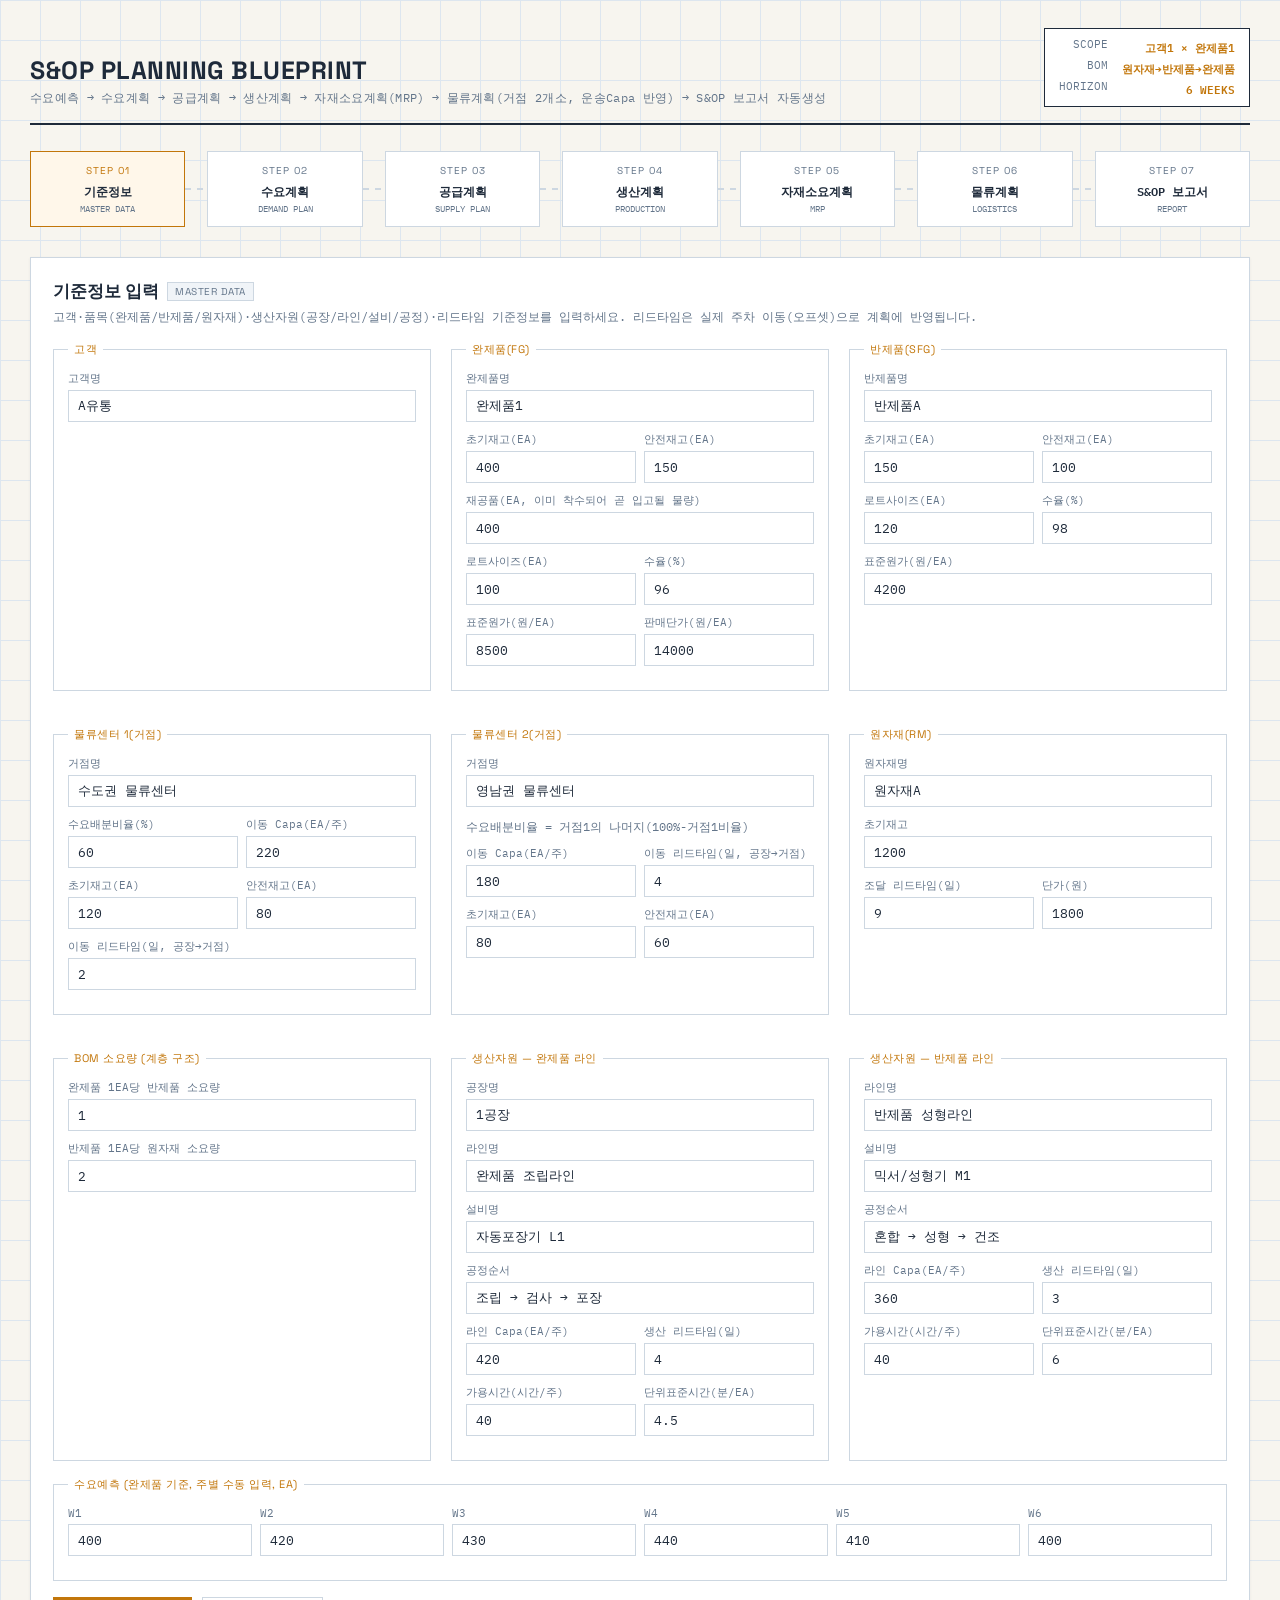
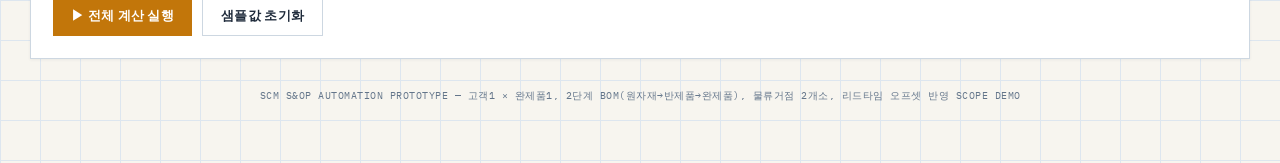
==== commit 56422731: "20260804_폴더 정리" ====
--- a/sop-demo.html
+++ b/sop-demo.html
@@ -7,102 +7,7 @@
 <link rel="preconnect" href="https://fonts.googleapis.com">
 <link rel="preconnect" href="https://fonts.gstatic.com" crossorigin>
 <link href="https://fonts.googleapis.com/css2?family=Space+Grotesk:wght@400;500;600;700&family=IBM+Plex+Mono:wght@400;500;600;700&display=swap" rel="stylesheet">
-<style>
-  :root{
-    --bg:#f7f5ef; --bg-grid:#dde6ef; --bg-panel:#ffffff; --bg-panel-raised:#f0f4f8;
-    --line:#cdd7e1; --ink:#1e2a3a; --ink-dim:#63758a;
-    --amber:#c2760a; --teal:#0f8a7d; --coral:#c62f2f;
-    --font-display:'Space Grotesk', sans-serif; --font-mono:'IBM Plex Mono', monospace;
-  }
-  *{box-sizing:border-box;}
-  html,body{margin:0;padding:0;}
-  body{
-    background:
-      linear-gradient(var(--bg-grid) 1px, transparent 1px) 0 0/40px 40px,
-      linear-gradient(90deg, var(--bg-grid) 1px, transparent 1px) 0 0/40px 40px,
-      var(--bg);
-    color:var(--ink); font-family:var(--font-mono); min-height:100vh; padding:28px 20px 60px;
-  }
-  .wrap{max-width:1220px;margin:0 auto;}
-  header{display:flex;justify-content:space-between;align-items:flex-end;border-bottom:2px solid var(--ink);padding-bottom:16px;margin-bottom:22px;flex-wrap:wrap;gap:14px;}
-  h1{font-family:var(--font-display);font-weight:700;font-size:25px;letter-spacing:0.5px;margin:0 0 4px;color:var(--ink);}
-  .subtitle{color:var(--ink-dim);font-size:12px;letter-spacing:0.3px;}
-  .titleblock{border:1px solid var(--ink);background:#fff;padding:8px 14px;font-size:10.5px;color:var(--ink-dim);display:grid;grid-template-columns:auto auto;gap:2px 14px;text-align:right;}
-  .titleblock b{color:var(--amber);font-weight:600;}
-
-  .pipeline{display:flex;align-items:center;margin:26px 0 24px;overflow-x:auto;padding-bottom:6px;}
-  .station{flex:1;min-width:104px;text-align:center;cursor:pointer;position:relative;padding:12px 5px;border:1px solid var(--line);background:var(--bg-panel);transition:all .15s ease;}
-  .station:hover{border-color:var(--teal);}
-  .station.active{border-color:var(--amber);background:#fff7ea;}
-  .station .num{font-family:var(--font-display);font-size:10px;color:var(--ink-dim);letter-spacing:1px;}
-  .station.active .num{color:var(--amber);}
-  .station .label{font-size:12px;margin-top:4px;font-weight:600;color:var(--ink);}
-  .station .sub{font-size:9px;color:var(--ink-dim);margin-top:2px;}
-  .pipe{width:22px;height:2px;background:repeating-linear-gradient(90deg,var(--line) 0 6px,transparent 6px 12px);flex-shrink:0;}
-
-  .panel{display:none;border:1px solid var(--line);background:var(--bg-panel);padding:22px;box-shadow:0 1px 3px rgba(30,42,58,0.06);}
-  .panel.show{display:block;}
-  .panel h2{font-family:var(--font-display);font-size:17px;margin:0 0 4px;color:var(--ink);display:flex;align-items:center;gap:8px;flex-wrap:wrap;}
-  .panel h2 .tag{font-size:10px;background:var(--bg-panel-raised);border:1px solid var(--line);padding:2px 7px;color:var(--ink-dim);letter-spacing:0.5px;font-weight:400;}
-  .panel .desc{color:var(--ink-dim);font-size:12px;margin-bottom:16px;line-height:1.6;}
-  .panel .note{color:var(--amber);font-size:11.5px;margin-bottom:14px;line-height:1.6;background:#fff7ea;border:1px solid #f0d9a8;padding:9px 12px;}
-
-  .grid2{display:grid;grid-template-columns:1fr 1fr;gap:20px;}
-  .grid3{display:grid;grid-template-columns:repeat(3,1fr);gap:20px;}
-  @media(max-width:900px){.grid2,.grid3{grid-template-columns:1fr;}}
-
-  fieldset{border:1px solid var(--line);padding:14px;margin:0 0 16px;}
-  legend{font-size:11px;color:var(--amber);letter-spacing:0.5px;padding:0 6px;font-family:var(--font-display);}
-  .field{margin-bottom:10px;}
-  .field label{display:block;font-size:10.5px;color:var(--ink-dim);margin-bottom:4px;}
-  .field input{width:100%;background:#fff;border:1px solid var(--line);color:var(--ink);padding:7px 9px;font-family:var(--font-mono);font-size:12.5px;}
-  .field input:focus{outline:none;border-color:var(--teal);}
-  .row-inline{display:flex;gap:8px;flex-wrap:wrap;}
-  .row-inline .field{flex:1;min-width:110px;}
-
-  table{width:100%;border-collapse:collapse;font-size:12px;margin-top:6px;}
-  th,td{border:1px solid var(--line);padding:6px 7px;text-align:right;}
-  th{background:var(--bg-panel-raised);color:var(--ink-dim);font-weight:500;font-size:10.5px;}
-  td:first-child,th:first-child{text-align:left;color:var(--ink-dim);}
-  .badge{display:inline-block;padding:1px 6px;font-size:9.5px;border:1px solid currentColor;margin-left:3px;}
-
-  .btnrow{display:flex;gap:10px;margin-top:16px;flex-wrap:wrap;}
-  button{font-family:var(--font-display);font-weight:600;font-size:12.5px;letter-spacing:0.3px;background:var(--amber);color:#fff;border:none;padding:10px 18px;cursor:pointer;}
-  button:hover{background:#a3630a;}
-  button.secondary{background:transparent;color:var(--ink);border:1px solid var(--line);}
-  button.secondary:hover{border-color:var(--teal);color:var(--teal);}
-
-  .kpi-row{display:grid;grid-template-columns:repeat(4,1fr);gap:12px;margin:18px 0;}
-  @media(max-width:760px){.kpi-row{grid-template-columns:repeat(2,1fr);}}
-  .kpi{border:1px solid var(--line);background:var(--bg-panel-raised);padding:14px;}
-  .kpi .v{font-family:var(--font-display);font-size:21px;color:var(--amber);}
-  .kpi .l{font-size:10px;color:var(--ink-dim);margin-top:2px;}
-  .kpi.risk{border-color:var(--coral);} .kpi.risk .v{color:var(--coral);}
-  .kpi.good{border-color:var(--teal);} .kpi.good .v{color:var(--teal);}
-
-  .barchart{display:flex;align-items:flex-end;gap:10px;height:130px;margin:14px 0 6px;border-bottom:1px solid var(--ink);}
-  .bargrp{flex:1;display:flex;flex-direction:column;align-items:center;justify-content:flex-end;height:100%;gap:2px;}
-  .bar{width:60%;background:var(--teal);position:relative;min-height:2px;}
-  .barlabel{font-size:9.5px;color:var(--ink-dim);margin-top:6px;}
-  .legend-row{display:flex;gap:16px;font-size:10px;color:var(--ink-dim);margin-bottom:4px;}
-  .legend-row span{display:flex;align-items:center;gap:5px;}
-  .swatch{width:10px;height:10px;display:inline-block;}
-
-  .report-block{border:1px solid var(--line);padding:16px;margin-bottom:14px;background:var(--bg-panel-raised);}
-  .report-block h3{font-family:var(--font-display);font-size:13px;margin:0 0 10px;color:var(--amber);}
-  .comment{font-size:12px;line-height:1.8;color:var(--ink);}
-  .stamp{display:inline-block;border:2px solid var(--coral);color:var(--coral);padding:4px 10px;font-family:var(--font-display);font-size:10.5px;letter-spacing:1px;transform:rotate(-3deg);margin-left:8px;background:#fff;}
-  .stamp.safe{border-color:var(--teal);color:var(--teal);}
-
-  .routing{display:flex;align-items:stretch;gap:0;margin:6px 0 20px;overflow-x:auto;}
-  .rnode{border:1px solid var(--line);background:var(--bg-panel-raised);padding:10px 14px;min-width:150px;flex-shrink:0;}
-  .rnode .rtitle{font-size:9.5px;color:var(--amber);letter-spacing:0.5px;font-family:var(--font-display);margin-bottom:4px;}
-  .rnode .rmain{font-size:12.5px;color:var(--ink);font-weight:600;}
-  .rnode .rsub{font-size:10px;color:var(--ink-dim);margin-top:3px;line-height:1.5;}
-  .rarrow{display:flex;align-items:center;justify-content:center;min-width:30px;color:var(--ink-dim);font-size:16px;flex-shrink:0;}
-
-  footer{margin-top:30px;text-align:center;color:var(--ink-dim);font-size:10px;letter-spacing:0.5px;}
-</style>
+<link rel="stylesheet" href="css/style.css">
 </head>
 <body>
 <div class="wrap">
@@ -110,7 +15,7 @@
   <header>
     <div>
       <h1>S&amp;OP PLANNING BLUEPRINT</h1>
-      <div class="subtitle">수요예측 → 수요계획 → 공급계획 → 생산계획 → 자재소요계획(MRP, 리드타임 오프셋 반영) → S&amp;OP 보고서 자동생성</div>
+      <div class="subtitle">수요예측 → 수요계획 → 공급계획 → 생산계획 → 자재소요계획(MRP) → 물류계획(거점 2개소, 운송Capa 반영) → S&amp;OP 보고서 자동생성</div>
     </div>
     <div class="titleblock">
       <div>SCOPE</div><div><b>고객1 × 완제품1</b></div>
@@ -130,18 +35,17 @@
       <fieldset>
         <legend>고객</legend>
         <div class="field"><label>고객명</label><input id="m-cust" value="A유통"></div>
-        <div class="row-inline">
-          <div class="field"><label>주문 리드타임(일)</label><input type="number" id="m-custlt" value="3"></div>
-          <div class="field"><label>물류 리드타임(일)</label><input type="number" id="m-logilt" value="5"></div>
-        </div>
       </fieldset>
 
       <fieldset>
         <legend>완제품(FG)</legend>
         <div class="field"><label>완제품명</label><input id="m-fg" value="완제품1"></div>
         <div class="row-inline">
-          <div class="field"><label>초기재고(EA)</label><input type="number" id="m-fgstock0" value="200"></div>
+          <div class="field"><label>초기재고(EA)</label><input type="number" id="m-fgstock0" value="400"></div>
           <div class="field"><label>안전재고(EA)</label><input type="number" id="m-fgsafety" value="150"></div>
+        </div>
+        <div class="row-inline">
+          <div class="field"><label>재공품(EA, 이미 착수되어 곧 입고될 물량)</label><input type="number" id="m-fgwip" value="400"></div>
         </div>
         <div class="row-inline">
           <div class="field"><label>로트사이즈(EA)</label><input type="number" id="m-fglot" value="100"></div>
@@ -162,7 +66,38 @@
         </div>
         <div class="row-inline">
           <div class="field"><label>로트사이즈(EA)</label><input type="number" id="m-sfglot" value="120"></div>
+          <div class="field"><label>수율(%)</label><input type="number" id="m-sfgyield" value="98"></div>
+        </div>
+        <div class="row-inline">
           <div class="field"><label>표준원가(원/EA)</label><input type="number" id="m-sfgcost" value="4200"></div>
+        </div>
+      </fieldset>
+
+      <fieldset>
+        <legend>물류센터 1(거점)</legend>
+        <div class="field"><label>거점명</label><input id="m-dc1name" value="수도권 물류센터"></div>
+        <div class="row-inline">
+          <div class="field"><label>수요배분비율(%)</label><input type="number" id="m-dc1ratio" value="60"></div>
+          <div class="field"><label>이동 Capa(EA/주)</label><input type="number" id="m-dc1capa" value="220"></div>
+        </div>
+        <div class="row-inline">
+          <div class="field"><label>초기재고(EA)</label><input type="number" id="m-dc1stock0" value="120"></div>
+          <div class="field"><label>안전재고(EA)</label><input type="number" id="m-dc1safety" value="80"></div>
+        </div>
+        <div class="field"><label>이동 리드타임(일, 공장→거점)</label><input type="number" id="m-dc1lt" value="2"></div>
+      </fieldset>
+
+      <fieldset>
+        <legend>물류센터 2(거점)</legend>
+        <div class="field"><label>거점명</label><input id="m-dc2name" value="영남권 물류센터"></div>
+        <div class="desc" style="margin:0 0 10px;">수요배분비율 = 거점1의 나머지(100%-거점1비율)</div>
+        <div class="row-inline">
+          <div class="field"><label>이동 Capa(EA/주)</label><input type="number" id="m-dc2capa" value="180"></div>
+          <div class="field"><label>이동 리드타임(일, 공장→거점)</label><input type="number" id="m-dc2lt" value="4"></div>
+        </div>
+        <div class="row-inline">
+          <div class="field"><label>초기재고(EA)</label><input type="number" id="m-dc2stock0" value="80"></div>
+          <div class="field"><label>안전재고(EA)</label><input type="number" id="m-dc2safety" value="60"></div>
         </div>
       </fieldset>
 
@@ -263,8 +198,17 @@
     <table id="tbl-mrp"></table>
   </div>
 
-  <!-- STEP 5: S&OP 보고서 -->
+  <!-- STEP 5: 물류·출하계획 -->
   <div class="panel" id="panel-5">
+    <h2>물류·출하계획 <span class="tag">LOGISTICS — 물류센터 2개소</span></h2>
+    <div class="routing" id="routing-dc"></div>
+    <div class="note" id="lt-note-dc"></div>
+    <div class="desc">고객 수요를 거점별 배분비율로 나눠 각 거점의 순소요량(NR)을 구하고, 거점 재고·안전재고를 감안한 거점입고량을 계산합니다. 이 입고량을 이동 리드타임만큼 앞당긴 것이 "공장 출하지시(계획착수)"이며, 이 값의 합이 완제품 생산계획의 총소요량(GR)이 됩니다. 이동 Capa(트럭 적재 기준)를 초과하면 CAPA초과로 표시됩니다.</div>
+    <table id="tbl-logistics"></table>
+  </div>
+
+  <!-- STEP 6: S&OP 보고서 -->
+  <div class="panel" id="panel-6">
     <h2>S&amp;OP 보고서 <span class="tag">AUTO-GENERATED</span></h2>
     <div class="desc" id="sop-scope"></div>
 
@@ -304,339 +248,10 @@
     </div>
   </div>
 
-  <footer>SCM S&amp;OP AUTOMATION PROTOTYPE — 고객1 × 완제품1, 2단계 BOM(원자재→반제품→완제품), 리드타임 오프셋 반영 SCOPE DEMO</footer>
+  <footer>SCM S&amp;OP AUTOMATION PROTOTYPE — 고객1 × 완제품1, 2단계 BOM(원자재→반제품→완제품), 물류거점 2개소, 리드타임 오프셋 반영 SCOPE DEMO</footer>
 </div>
 
-<script>
-const WEEKS = 6;
-const stationDefs = [
-  {label:'기준정보', sub:'MASTER DATA'},
-  {label:'수요계획', sub:'DEMAND PLAN'},
-  {label:'공급계획', sub:'SUPPLY PLAN'},
-  {label:'생산계획', sub:'PRODUCTION'},
-  {label:'자재소요계획', sub:'MRP'},
-  {label:'S&OP 보고서', sub:'REPORT'},
-];
-
-function buildPipeline(){
-  const pipe = document.getElementById('pipeline');
-  pipe.innerHTML = '';
-  stationDefs.forEach((s,i)=>{
-    const st = document.createElement('div');
-    st.className = 'station' + (i===0?' active':'');
-    st.id = 'station-'+i;
-    st.innerHTML = `<div class="num">STEP ${String(i+1).padStart(2,'0')}</div><div class="label">${s.label}</div><div class="sub">${s.sub}</div>`;
-    st.onclick = ()=>showPanel(i);
-    pipe.appendChild(st);
-    if(i < stationDefs.length-1){
-      const p = document.createElement('div'); p.className = 'pipe'; pipe.appendChild(p);
-    }
-  });
-}
-
-function showPanel(i){
-  for(let j=0;j<stationDefs.length;j++){
-    document.getElementById('panel-'+j).classList.toggle('show', j===i);
-    document.getElementById('station-'+j).classList.toggle('active', j===i);
-  }
-}
-
-function buildForecastInputs(){
-  const box = document.getElementById('forecast-inputs');
-  const adjBox = document.getElementById('adj-inputs');
-  box.innerHTML=''; adjBox.innerHTML='';
-  const sample = [280,300,260,340,310,360];
-  for(let w=0; w<WEEKS; w++){
-    const f = document.createElement('div'); f.className='field';
-    f.innerHTML = `<label>W${w+1}</label><input type="number" id="fc-${w}" value="${sample[w]}">`;
-    box.appendChild(f);
-    const a = document.createElement('div'); a.className='field';
-    a.innerHTML = `<label>W${w+1}</label><input type="number" id="adj-${w}" value="100">`;
-    adjBox.appendChild(a);
-  }
-  document.getElementById('hrz-label').textContent = WEEKS + ' WEEKS';
-}
-
-function loadSample(){
-  buildForecastInputs();
-  const set=(id,v)=>{document.getElementById(id).value=v;};
-  set('m-cust','A유통'); set('m-custlt',3); set('m-logilt',5);
-  set('m-fg','완제품1'); set('m-fgstock0',200); set('m-fgsafety',150); set('m-fglot',100);
-  set('m-fgyield',96); set('m-fgcost',8500); set('m-fgprice',14000);
-  set('m-sfg','반제품A'); set('m-sfgstock0',150); set('m-sfgsafety',100); set('m-sfglot',120); set('m-sfgcost',4200);
-  set('m-rm','원자재A'); set('m-rmstock0',1200); set('m-rmlt',9); set('m-rmcost',1800);
-  set('m-bom-sfg',1); set('m-bom-rm',2);
-  set('m-factory','1공장');
-  set('m-fgline','완제품 조립라인'); set('m-fgequip','자동포장기 L1'); set('m-fgroute','조립 → 검사 → 포장');
-  set('m-fgcapa',420); set('m-fglt',4); set('m-fghours',40); set('m-fgtime',4.5);
-  set('m-sfgline','반제품 성형라인'); set('m-sfgequip','믹서/성형기 M1'); set('m-sfgroute','혼합 → 성형 → 건조');
-  set('m-sfgcapa',360); set('m-sfglt',3); set('m-sfghours',40); set('m-sfgtime',6);
-  runAll();
-}
-
-function num(id){ return parseFloat(document.getElementById(id).value) || 0; }
-function txt(id){ return document.getElementById(id).value; }
-function ltWeeks(days){ return Math.max(0, Math.ceil(days/7)); }
-
-// 표준 시계열 MRP 전개: GR -> NR -> 계획입고(PORcpt, need-week 기준) -> 계획착수(release, need-week - LT)
-function planItem({GR, safety, begin, lot, lt, capa, yieldRate}){
-  yieldRate = yieldRate || 1;
-  lot = lot || 1;
-  let poh = begin;
-  const NR=[], PORcpt=[], POH=[];
-  for(let w=0; w<WEEKS; w++){
-    const nr = Math.max(0, GR[w] + safety - poh);
-    NR.push(nr);
-    // 수율 손실 보정한 투입 필요량을 로트 단위로 올림
-    const inputNeeded = yieldRate<1 ? nr/yieldRate : nr;
-    const rcptInput = nr>0 ? Math.ceil(inputNeeded/lot)*lot : 0;
-    const rcptOutput = Math.round(rcptInput*yieldRate);
-    PORcpt.push({input:rcptInput, output:rcptOutput});
-    poh = poh + rcptOutput - GR[w];
-    POH.push(poh);
-  }
-  const release = new Array(WEEKS).fill(0);
-  const lateFlag = new Array(WEEKS).fill(false);
-  for(let w=0; w<WEEKS; w++){
-    if(PORcpt[w].input>0){
-      const rel = w - lt;
-      if(rel>=0){ release[rel]+=PORcpt[w].input; }
-      else { release[0]+=PORcpt[w].input; lateFlag[w]=true; }
-    }
-  }
-  const capaFlag = capa!=null ? release.map(v=>v>capa) : new Array(WEEKS).fill(false);
-  return {GR, NR, PORcpt, POH, release, lateFlag, capaFlag};
-}
-
-function runAll(){
-  const M = {
-    cust: txt('m-cust'), custLtDays:num('m-custlt'), logiLtDays:num('m-logilt'),
-    fg: txt('m-fg'), fgStock0:num('m-fgstock0'), fgSafety:num('m-fgsafety'), fgLot:num('m-fglot')||1,
-    fgYield:num('m-fgyield')/100, fgCost:num('m-fgcost'), fgPrice:num('m-fgprice'),
-    sfg: txt('m-sfg'), sfgStock0:num('m-sfgstock0'), sfgSafety:num('m-sfgsafety'), sfgLot:num('m-sfglot')||1, sfgCost:num('m-sfgcost'),
-    rm: txt('m-rm'), rmStock0:num('m-rmstock0'), rmCost:num('m-rmcost'), rmLtDays:num('m-rmlt'),
-    bomSfg:num('m-bom-sfg'), bomRm:num('m-bom-rm'),
-    factory:txt('m-factory'),
-    fgLine:txt('m-fgline'), fgEquip:txt('m-fgequip'), fgRoute:txt('m-fgroute'), fgCapa:num('m-fgcapa'), fgLtDays:num('m-fglt'), fgHours:num('m-fghours'), fgTime:num('m-fgtime'),
-    sfgLine:txt('m-sfgline'), sfgEquip:txt('m-sfgequip'), sfgRoute:txt('m-sfgroute'), sfgCapa:num('m-sfgcapa'), sfgLtDays:num('m-sfglt'), sfgHours:num('m-sfghours'), sfgTime:num('m-sfgtime'),
-  };
-
-  const forecast = [], adj = [];
-  for(let w=0; w<WEEKS; w++){ forecast.push(num('fc-'+w)); adj.push(num('adj-'+w)/100); }
-
-  // Step1: 수요계획
-  const demandPlan = forecast.map((f,i)=> Math.round(f * adj[i]));
-
-  // Step2: 공급계획 (ATP, 리드타임 미반영 - 즉시 가용 Capa/재고 기준)
-  let runStock = M.fgStock0;
-  const supplyPlan=[], supplyGap=[], invAfterSupply=[];
-  for(let w=0; w<WEEKS; w++){
-    const available = runStock + M.fgCapa;
-    const supply = Math.min(demandPlan[w], available);
-    supplyPlan.push(supply); supplyGap.push(demandPlan[w]-supply);
-    runStock = available - supply; invAfterSupply.push(runStock);
-  }
-
-  // ---- 리드타임(일→주) 오프셋 ----
-  const LT_FG = ltWeeks(M.fgLtDays), LT_SFG = ltWeeks(M.sfgLtDays), LT_RM = ltWeeks(M.rmLtDays), LT_LOGI = ltWeeks(M.logiLtDays);
-
-  // 완제품 GR: 고객 수요 시점을 물류 리드타임만큼 앞당겨 "완제품 창고출고 필요 시점"으로 환산
-  const grFG = new Array(WEEKS).fill(0);
-  const shipLateFlag = new Array(WEEKS).fill(false);
-  for(let w=0; w<WEEKS; w++){
-    const need = w - LT_LOGI;
-    if(need>=0) grFG[need]+=demandPlan[w]; else { grFG[0]+=demandPlan[w]; shipLateFlag[0]=true; }
-  }
-
-  // 완제품 MRP
-  const planFG = planItem({GR:grFG, safety:M.fgSafety, begin:M.fgStock0, lot:M.fgLot, lt:LT_FG, capa:M.fgCapa, yieldRate:M.fgYield});
-
-  // 반제품 GR = 완제품 계획착수(release) × BOM비율
-  const grSFG = planFG.release.map(v=>v*M.bomSfg);
-  const planSFG = planItem({GR:grSFG, safety:M.sfgSafety, begin:M.sfgStock0, lot:M.sfgLot, lt:LT_SFG, capa:M.sfgCapa});
-
-  // 원자재 GR = 반제품 계획착수(release) × BOM비율
-  const grRM = planSFG.release.map(v=>v*M.bomRm);
-  const planRM = planItem({GR:grRM, safety:0, begin:M.rmStock0, lot:1, lt:LT_RM, capa:null});
-
-  // 가동률(참고용, 착수 물량 기준)
-  const utilFG = planFG.release.map(v=> M.fgHours>0 ? Math.round(v*M.fgTime/60/M.fgHours*1000)/10 : 0);
-  const utilSFG = planSFG.release.map(v=> M.sfgHours>0 ? Math.round(v*M.sfgTime/60/M.sfgHours*1000)/10 : 0);
-
-  renderRouting(M, LT_FG, LT_SFG, LT_RM, LT_LOGI);
-  renderDemandPlan(forecast, adj, demandPlan);
-  renderSupplyPlan(demandPlan, supplyPlan, supplyGap, invAfterSupply, M);
-  renderProductionPlan(M, planFG, utilFG, LT_FG, shipLateFlag);
-  renderMRP(M, planSFG, planRM, utilSFG, LT_SFG, LT_RM);
-  renderReport(M, demandPlan, supplyPlan, planFG, planSFG, utilFG, utilSFG);
-}
-
-function weekHeaders(){
-  let h = '<tr><th>구분</th>';
-  for(let w=0;w<WEEKS;w++) h += `<th>W${w+1}</th>`;
-  return h + '</tr>';
-}
-
-function renderRouting(M, LT_FG, LT_SFG, LT_RM, LT_LOGI){
-  const mk = (title, name, sub) => `<div class="rnode"><div class="rtitle">${title}</div><div class="rmain">${name}</div><div class="rsub">${sub}</div></div>`;
-  const arrow = `<div class="rarrow">→</div>`;
-  document.getElementById('routing-sfg').innerHTML =
-    mk('공장', M.factory, '') + arrow +
-    mk('반제품 라인', M.sfgLine, '설비: '+M.sfgEquip) + arrow +
-    mk('공정순서', M.sfgRoute, 'Capa '+M.sfgCapa.toLocaleString()+'EA/주 · LT '+LT_SFG+'주') + arrow +
-    mk('산출', M.sfg, 'BOM: RM×'+M.bomRm+'/EA');
-
-  document.getElementById('routing-fg').innerHTML =
-    mk('공장', M.factory, '') + arrow +
-    mk('완제품 라인', M.fgLine, '설비: '+M.fgEquip) + arrow +
-    mk('공정순서', M.fgRoute, 'Capa '+M.fgCapa.toLocaleString()+'EA/주 · LT '+LT_FG+'주') + arrow +
-    mk('산출', M.fg, 'BOM: '+M.sfg+'×'+M.bomSfg+'/EA');
-
-  document.getElementById('route-desc-fg').textContent = `${M.factory} > ${M.fgLine}(${M.fgEquip}) 기준 생산 라우팅입니다.`;
-  document.getElementById('lt-note-fg').textContent =
-    `물류 리드타임 ${M.logiLtDays}일(${LT_LOGI}주) + 완제품 생산 리드타임 ${M.fgLtDays}일(${LT_FG}주)이 착수 시점 계산에 반영됩니다. 호라이즌 시작 이전으로 밀려나는 착수 물량은 W1에 긴급 반영되고 "리드타임 부족"으로 표시됩니다.`;
-  document.getElementById('lt-note-sfgrm').textContent =
-    `반제품 생산 리드타임 ${M.sfgLtDays}일(${LT_SFG}주), 원자재 조달 리드타임 ${M.rmLtDays}일(${LT_RM}주)이 각각의 착수/발주 시점 계산에 반영됩니다.`;
-}
-
-function renderDemandPlan(forecast, adj, demandPlan){
-  let html = weekHeaders();
-  html += '<tr><td>수요예측(입력)</td>' + forecast.map(v=>`<td>${v.toLocaleString()}</td>`).join('') + '</tr>';
-  html += '<tr><td>조정계수(%)</td>' + adj.map(v=>`<td>${Math.round(v*100)}</td>`).join('') + '</tr>';
-  html += '<tr><td><b>수요계획(EA)</b></td>' + demandPlan.map(v=>`<td><b>${v.toLocaleString()}</b></td>`).join('') + '</tr>';
-  document.getElementById('tbl-demandplan').innerHTML = html;
-}
-
-function renderSupplyPlan(demandPlan, supplyPlan, supplyGap, inv, M){
-  let html = weekHeaders();
-  html += '<tr><td>수요계획(EA)</td>' + demandPlan.map(v=>`<td>${v.toLocaleString()}</td>`).join('') + '</tr>';
-  html += '<tr><td>완제품 라인 Capa(EA)</td>' + demandPlan.map(()=>`<td>${M.fgCapa.toLocaleString()}</td>`).join('') + '</tr>';
-  html += '<tr><td><b>공급계획(EA)</b></td>' + supplyPlan.map(v=>`<td><b>${v.toLocaleString()}</b></td>`).join('') + '</tr>';
-  html += '<tr><td>Gap(부족)</td>' + supplyGap.map(v=>`<td style="color:${v>0?'var(--coral)':'var(--ink-dim)'}">${v>0? '-'+v.toLocaleString() : '0'}</td>`).join('') + '</tr>';
-  html += '<tr><td>기말재고(EA)</td>' + inv.map(v=>`<td>${v.toLocaleString()}</td>`).join('') + '</tr>';
-  document.getElementById('tbl-supplyplan').innerHTML = html;
-}
-
-function renderProductionPlan(M, planFG, utilFG, LT_FG, shipLateFlag){
-  let html = weekHeaders();
-  html += '<tr><td>총소요량(GR, 창고출고 필요시점)</td>' + planFG.GR.map((v,i)=>`<td style="color:${shipLateFlag[i]?'var(--coral)':'var(--ink-dim)'}">${v.toLocaleString()}${shipLateFlag[i]?' <span class="badge" style="color:var(--coral)">물류LT부족</span>':''}</td>`).join('') + '</tr>';
-  html += '<tr><td>순소요량(NR)</td>' + planFG.NR.map(v=>`<td>${v.toLocaleString()}</td>`).join('') + '</tr>';
-  html += '<tr><td><b>계획입고량(완성시점)</b></td>' + planFG.PORcpt.map(v=>`<td><b>${v.output.toLocaleString()}</b></td>`).join('') + '</tr>';
-  html += '<tr><td><b>계획착수량(생산개시, LT '+LT_FG+'주 오프셋)</b></td>' + planFG.release.map((v,i)=>`<td style="color:${planFG.capaFlag[i]?'var(--coral)':'var(--ink)'}"><b>${v.toLocaleString()}</b>${planFG.capaFlag[i]?' <span class="badge" style="color:var(--coral)">CAPA초과</span>':''}${planFG.lateFlag[i]?' <span class="badge" style="color:var(--amber)">긴급착수</span>':''}</td>`).join('') + '</tr>';
-  html += '<tr><td>라인 가동률(%)</td>' + utilFG.map(v=>`<td style="color:${v>100?'var(--coral)':'var(--ink-dim)'}">${v}%</td>`).join('') + '</tr>';
-  html += '<tr><td>기말 완제품재고(EA)</td>' + planFG.POH.map(v=>`<td style="color:${v<M.fgSafety?'var(--coral)':'var(--ink)'}">${v.toLocaleString()}</td>`).join('') + '</tr>';
-  document.getElementById('tbl-productionplan').innerHTML = html;
-}
-
-function renderMRP(M, planSFG, planRM, utilSFG, LT_SFG, LT_RM){
-  let html = weekHeaders();
-  html += `<tr><td colspan="${WEEKS+1}" style="text-align:left;color:var(--amber);font-family:var(--font-display);font-size:11px;border:none;padding-top:12px;">▸ ${M.sfg} (반제품, LT ${LT_SFG}주)</td></tr>`;
-  html += '<tr><td>총소요량(GR, 완제품 착수 기준)</td>' + planSFG.GR.map(v=>`<td>${v.toLocaleString()}</td>`).join('') + '</tr>';
-  html += '<tr><td>순소요량(NR)</td>' + planSFG.NR.map(v=>`<td>${v.toLocaleString()}</td>`).join('') + '</tr>';
-  html += '<tr><td><b>계획입고량</b></td>' + planSFG.PORcpt.map(v=>`<td><b>${v.output.toLocaleString()}</b></td>`).join('') + '</tr>';
-  html += '<tr><td><b>계획착수량(LT 오프셋)</b></td>' + planSFG.release.map((v,i)=>`<td style="color:${planSFG.capaFlag[i]?'var(--coral)':'var(--ink)'}"><b>${v.toLocaleString()}</b>${planSFG.capaFlag[i]?' <span class="badge" style="color:var(--coral)">CAPA초과</span>':''}${planSFG.lateFlag[i]?' <span class="badge" style="color:var(--amber)">긴급착수</span>':''}</td>`).join('') + '</tr>';
-  html += '<tr><td>라인 가동률(%)</td>' + utilSFG.map(v=>`<td style="color:${v>100?'var(--coral)':'var(--ink-dim)'}">${v}%</td>`).join('') + '</tr>';
-  html += '<tr><td>기말 반제품재고(EA)</td>' + planSFG.POH.map(v=>`<td>${v.toLocaleString()}</td>`).join('') + '</tr>';
-
-  html += `<tr><td colspan="${WEEKS+1}" style="text-align:left;color:var(--amber);font-family:var(--font-display);font-size:11px;border:none;padding-top:12px;">▸ ${M.rm} (원자재, LT ${LT_RM}주)</td></tr>`;
-  html += '<tr><td>총소요량(GR, 반제품 착수 기준)</td>' + planRM.GR.map(v=>`<td>${v.toLocaleString()}</td>`).join('') + '</tr>';
-  html += '<tr><td>순소요량(NR)</td>' + planRM.NR.map(v=>`<td>${v.toLocaleString()}</td>`).join('') + '</tr>';
-  html += '<tr><td><b>계획발주량(LT 오프셋)</b></td>' + planRM.release.map((v,i)=>`<td><b>${v.toLocaleString()}</b>${planRM.lateFlag[i]?' <span class="badge" style="color:var(--amber)">긴급발주</span>':''}</td>`).join('') + '</tr>';
-  html += '<tr><td>기말 원자재재고</td>' + planRM.POH.map(v=>`<td style="color:${v<0?'var(--coral)':'var(--ink)'}">${v.toLocaleString()}</td>`).join('') + '</tr>';
-  document.getElementById('tbl-mrp').innerHTML = html;
-}
-
-function renderReport(M, demandPlan, supplyPlan, planFG, planSFG, utilFG, utilSFG){
-  document.getElementById('sop-scope').textContent =
-    `${M.cust} × ${M.fg} 기준, ${WEEKS}주 플래닝 호라이즌 — 원자재→반제품→완제품 2단계 BOM, 리드타임 오프셋을 반영한 시계열 MRP 결과를 종합한 자동 생성 리포트입니다.`;
-
-  const totalDemand = demandPlan.reduce((a,b)=>a+b,0);
-  const totalSupply = supplyPlan.reduce((a,b)=>a+b,0);
-  const fillRate = totalDemand ? Math.round(totalSupply/totalDemand*1000)/10 : 0;
-  const capaWeeks = planFG.capaFlag.filter(Boolean).length + planSFG.capaFlag.filter(Boolean).length;
-  const lateWeeks = planFG.lateFlag.filter(Boolean).length + planSFG.lateFlag.filter(Boolean).length;
-  const minInv = Math.min(...planFG.POH);
-
-  const kpis = [
-    {label:'충족률(Fill Rate, ATP)', val: fillRate+'%', cls: fillRate>=98?'good':(fillRate<90?'risk':'')},
-    {label:'Capa 초과 발생(완제품+반제품)', val: capaWeeks+' 회', cls: capaWeeks>0?'risk':'good'},
-    {label:'리드타임 부족(긴급착수) 발생', val: lateWeeks+' 회', cls: lateWeeks>0?'risk':'good'},
-    {label:'최저 완제품 기말재고', val: minInv.toLocaleString()+' EA', cls: minInv<M.fgSafety? 'risk':'good'},
-  ];
-  document.getElementById('kpi-row').innerHTML = kpis.map(k=>
-    `<div class="kpi ${k.cls}"><div class="v">${k.val}</div><div class="l">${k.label}</div></div>`
-  ).join('');
-
-  const maxV = Math.max(...demandPlan, ...supplyPlan, 1);
-  document.getElementById('chart-gap').innerHTML = demandPlan.map((d,i)=>{
-    const sH = Math.max(2, supplyPlan[i]/maxV*110);
-    const dH = Math.max(2, d/maxV*110);
-    return `<div class="bargrp"><div style="position:relative;width:100%;height:100%;display:flex;align-items:flex-end;justify-content:center;">
-      <div class="bar" style="height:${sH}px;"></div>
-      <div class="bar" style="height:${dH}px;position:absolute;bottom:0;width:70%;background:transparent;border:1px dashed var(--amber);"></div>
-    </div><div class="barlabel">W${i+1}</div></div>`;
-  }).join('');
-
-  const maxInv = Math.max(...planFG.POH, M.fgSafety, 1);
-  document.getElementById('chart-inv').innerHTML = planFG.POH.map((v,i)=>{
-    const h = Math.max(2, Math.abs(v)/maxInv*110);
-    const below = v < M.fgSafety;
-    return `<div class="bargrp"><div class="bar" style="height:${h}px;background:${below?'var(--coral)':'var(--teal)'};"></div><div class="barlabel">W${i+1}</div></div>`;
-  }).join('');
-
-  const maxRel = Math.max(...planFG.release, ...planSFG.release, 1);
-  document.getElementById('chart-release').innerHTML = planFG.release.map((v,i)=>{
-    const h1 = Math.max(2, v/maxRel*110);
-    const h2 = Math.max(2, planSFG.release[i]/maxRel*110);
-    return `<div class="bargrp"><div style="display:flex;gap:4px;align-items:flex-end;height:100%;">
-      <div class="bar" style="width:16px;height:${h1}px;background:var(--amber);"></div>
-      <div class="bar" style="width:16px;height:${h2}px;background:var(--teal);"></div>
-    </div><div class="barlabel">W${i+1}</div></div>`;
-  }).join('');
-
-  let comments = [];
-  if(capaWeeks>0){
-    const fgW = planFG.capaFlag.map((f,i)=>f?('W'+(i+1)):null).filter(Boolean).join(', ');
-    const sfgW = planSFG.capaFlag.map((f,i)=>f?('W'+(i+1)):null).filter(Boolean).join(', ');
-    let s = `<b style="color:var(--coral)">Capa 초과:</b> `;
-    if(fgW) s += `완제품 라인 착수 ${fgW}주차`;
-    if(fgW && sfgW) s += ', ';
-    if(sfgW) s += `반제품 라인 착수 ${sfgW}주차`;
-    s += ` 물량이 주간 Capa를 초과합니다. 잔업/외주 또는 설비 증설을 검토하세요.`;
-    comments.push(s);
-  }
-  if(lateWeeks>0){
-    comments.push(`<b style="color:var(--amber)">리드타임 부족:</b> 일부 물량은 필요한 착수 시점이 플래닝 호라이즌 시작 이전이라, W1에 긴급 반영되었습니다. 이는 현재 리드타임 대비 호라이즌 시작 시점의 사전 재고/발주가 부족함을 의미합니다.`);
-  }
-  if(minInv < M.fgSafety){
-    comments.push(`<b style="color:var(--coral)">재고 위험:</b> 최저 완제품 기말재고(${minInv.toLocaleString()}EA)가 안전재고(${M.fgSafety.toLocaleString()}EA)를 하회합니다.`);
-  }
-  if(fillRate < 100){
-    comments.push(`<b>수요충족률(ATP) ${fillRate}%</b> — 총 수요 ${totalDemand.toLocaleString()}EA 중 ${totalSupply.toLocaleString()}EA만 즉시 공급 가능합니다.`);
-  }
-  if(comments.length===0){
-    comments.push(`<b style="color:var(--teal)">정상:</b> 전 구간 Capa·리드타임·재고 제약 없이 계획이 성립합니다.`);
-  }
-  const isRisk = !(comments.length===1 && comments[0].includes('정상'));
-  document.getElementById('risk-comment').innerHTML = comments.map(c=>`<p style="margin:0 0 10px;">${c}</p>`).join('') +
-    (isRisk ? `<span class="stamp">RISK DETECTED</span>` : `<span class="stamp safe">PLAN OK</span>`);
-
-  const totalProdInputFG = planFG.PORcpt.reduce((a,b)=>a+b.input,0);
-  const revenue = totalSupply * M.fgPrice;
-  const cogs = totalProdInputFG * M.fgCost;
-  const margin = revenue - cogs;
-  const marginPct = revenue ? Math.round(margin/revenue*1000)/10 : 0;
-  document.getElementById('tbl-pl').innerHTML = `
-    <tr><td>총 공급수량(ATP) 기준 매출 추정</td><td>${revenue.toLocaleString()} 원</td></tr>
-    <tr><td>총 완제품 계획입고 투입수량 기준 원가</td><td>${cogs.toLocaleString()} 원</td></tr>
-    <tr><td><b>추정 매출총이익</b></td><td><b style="color:${margin>=0?'var(--teal)':'var(--coral)'}">${margin.toLocaleString()} 원 (${marginPct}%)</b></td></tr>
-  `;
-}
-
-buildPipeline();
-buildForecastInputs();
-loadSample();
-showPanel(0);
-</script>
+<script src="js/planning-engine.js"></script>
+<script src="js/ui-controller.js"></script>
 </body>
 </html>
--- a/css/style.css
+++ b/css/style.css
@@ -0,0 +1,94 @@
+:root{
+  --bg:#f7f5ef; --bg-grid:#dde6ef; --bg-panel:#ffffff; --bg-panel-raised:#f0f4f8;
+  --line:#cdd7e1; --ink:#1e2a3a; --ink-dim:#63758a;
+  --amber:#c2760a; --teal:#0f8a7d; --coral:#c62f2f;
+  --font-display:'Space Grotesk', sans-serif; --font-mono:'IBM Plex Mono', monospace;
+}
+*{box-sizing:border-box;}
+html,body{margin:0;padding:0;}
+body{
+  background:
+    linear-gradient(var(--bg-grid) 1px, transparent 1px) 0 0/40px 40px,
+    linear-gradient(90deg, var(--bg-grid) 1px, transparent 1px) 0 0/40px 40px,
+    var(--bg);
+  color:var(--ink); font-family:var(--font-mono); min-height:100vh; padding:28px 20px 60px;
+}
+.wrap{max-width:1220px;margin:0 auto;}
+header{display:flex;justify-content:space-between;align-items:flex-end;border-bottom:2px solid var(--ink);padding-bottom:16px;margin-bottom:22px;flex-wrap:wrap;gap:14px;}
+h1{font-family:var(--font-display);font-weight:700;font-size:25px;letter-spacing:0.5px;margin:0 0 4px;color:var(--ink);}
+.subtitle{color:var(--ink-dim);font-size:12px;letter-spacing:0.3px;}
+.titleblock{border:1px solid var(--ink);background:#fff;padding:8px 14px;font-size:10.5px;color:var(--ink-dim);display:grid;grid-template-columns:auto auto;gap:2px 14px;text-align:right;}
+.titleblock b{color:var(--amber);font-weight:600;}
+
+.pipeline{display:flex;align-items:center;margin:26px 0 24px;overflow-x:auto;padding-bottom:6px;}
+.station{flex:1;min-width:104px;text-align:center;cursor:pointer;position:relative;padding:12px 5px;border:1px solid var(--line);background:var(--bg-panel);transition:all .15s ease;}
+.station:hover{border-color:var(--teal);}
+.station.active{border-color:var(--amber);background:#fff7ea;}
+.station .num{font-family:var(--font-display);font-size:10px;color:var(--ink-dim);letter-spacing:1px;}
+.station.active .num{color:var(--amber);}
+.station .label{font-size:12px;margin-top:4px;font-weight:600;color:var(--ink);}
+.station .sub{font-size:9px;color:var(--ink-dim);margin-top:2px;}
+.pipe{width:22px;height:2px;background:repeating-linear-gradient(90deg,var(--line) 0 6px,transparent 6px 12px);flex-shrink:0;}
+
+.panel{display:none;border:1px solid var(--line);background:var(--bg-panel);padding:22px;box-shadow:0 1px 3px rgba(30,42,58,0.06);}
+.panel.show{display:block;}
+.panel h2{font-family:var(--font-display);font-size:17px;margin:0 0 4px;color:var(--ink);display:flex;align-items:center;gap:8px;flex-wrap:wrap;}
+.panel h2 .tag{font-size:10px;background:var(--bg-panel-raised);border:1px solid var(--line);padding:2px 7px;color:var(--ink-dim);letter-spacing:0.5px;font-weight:400;}
+.panel .desc{color:var(--ink-dim);font-size:12px;margin-bottom:16px;line-height:1.6;}
+.panel .note{color:var(--amber);font-size:11.5px;margin-bottom:14px;line-height:1.6;background:#fff7ea;border:1px solid #f0d9a8;padding:9px 12px;}
+
+.grid2{display:grid;grid-template-columns:1fr 1fr;gap:20px;}
+.grid3{display:grid;grid-template-columns:repeat(3,1fr);gap:20px;}
+@media(max-width:900px){.grid2,.grid3{grid-template-columns:1fr;}}
+
+fieldset{border:1px solid var(--line);padding:14px;margin:0 0 16px;}
+legend{font-size:11px;color:var(--amber);letter-spacing:0.5px;padding:0 6px;font-family:var(--font-display);}
+.field{margin-bottom:10px;}
+.field label{display:block;font-size:10.5px;color:var(--ink-dim);margin-bottom:4px;}
+.field input{width:100%;background:#fff;border:1px solid var(--line);color:var(--ink);padding:7px 9px;font-family:var(--font-mono);font-size:12.5px;}
+.field input:focus{outline:none;border-color:var(--teal);}
+.row-inline{display:flex;gap:8px;flex-wrap:wrap;}
+.row-inline .field{flex:1;min-width:110px;}
+
+table{width:100%;border-collapse:collapse;font-size:12px;margin-top:6px;}
+th,td{border:1px solid var(--line);padding:6px 7px;text-align:right;}
+th{background:var(--bg-panel-raised);color:var(--ink-dim);font-weight:500;font-size:10.5px;}
+td:first-child,th:first-child{text-align:left;color:var(--ink-dim);}
+.badge{display:inline-block;padding:1px 6px;font-size:9.5px;border:1px solid currentColor;margin-left:3px;}
+
+.btnrow{display:flex;gap:10px;margin-top:16px;flex-wrap:wrap;}
+button{font-family:var(--font-display);font-weight:600;font-size:12.5px;letter-spacing:0.3px;background:var(--amber);color:#fff;border:none;padding:10px 18px;cursor:pointer;}
+button:hover{background:#a3630a;}
+button.secondary{background:transparent;color:var(--ink);border:1px solid var(--line);}
+button.secondary:hover{border-color:var(--teal);color:var(--teal);}
+
+.kpi-row{display:grid;grid-template-columns:repeat(4,1fr);gap:12px;margin:18px 0;}
+@media(max-width:760px){.kpi-row{grid-template-columns:repeat(2,1fr);}}
+.kpi{border:1px solid var(--line);background:var(--bg-panel-raised);padding:14px;}
+.kpi .v{font-family:var(--font-display);font-size:21px;color:var(--amber);}
+.kpi .l{font-size:10px;color:var(--ink-dim);margin-top:2px;}
+.kpi.risk{border-color:var(--coral);} .kpi.risk .v{color:var(--coral);}
+.kpi.good{border-color:var(--teal);} .kpi.good .v{color:var(--teal);}
+
+.barchart{display:flex;align-items:flex-end;gap:10px;height:130px;margin:14px 0 6px;border-bottom:1px solid var(--ink);}
+.bargrp{flex:1;display:flex;flex-direction:column;align-items:center;justify-content:flex-end;height:100%;gap:2px;}
+.bar{width:60%;background:var(--teal);position:relative;min-height:2px;}
+.barlabel{font-size:9.5px;color:var(--ink-dim);margin-top:6px;}
+.legend-row{display:flex;gap:16px;font-size:10px;color:var(--ink-dim);margin-bottom:4px;}
+.legend-row span{display:flex;align-items:center;gap:5px;}
+.swatch{width:10px;height:10px;display:inline-block;}
+
+.report-block{border:1px solid var(--line);padding:16px;margin-bottom:14px;background:var(--bg-panel-raised);}
+.report-block h3{font-family:var(--font-display);font-size:13px;margin:0 0 10px;color:var(--amber);}
+.comment{font-size:12px;line-height:1.8;color:var(--ink);}
+.stamp{display:inline-block;border:2px solid var(--coral);color:var(--coral);padding:4px 10px;font-family:var(--font-display);font-size:10.5px;letter-spacing:1px;transform:rotate(-3deg);margin-left:8px;background:#fff;}
+.stamp.safe{border-color:var(--teal);color:var(--teal);}
+
+.routing{display:flex;align-items:stretch;gap:0;margin:6px 0 20px;overflow-x:auto;}
+.rnode{border:1px solid var(--line);background:var(--bg-panel-raised);padding:10px 14px;min-width:150px;flex-shrink:0;}
+.rnode .rtitle{font-size:9.5px;color:var(--amber);letter-spacing:0.5px;font-family:var(--font-display);margin-bottom:4px;}
+.rnode .rmain{font-size:12.5px;color:var(--ink);font-weight:600;}
+.rnode .rsub{font-size:10px;color:var(--ink-dim);margin-top:3px;line-height:1.5;}
+.rarrow{display:flex;align-items:center;justify-content:center;min-width:30px;color:var(--ink-dim);font-size:16px;flex-shrink:0;}
+
+footer{margin-top:30px;text-align:center;color:var(--ink-dim);font-size:10px;letter-spacing:0.5px;}
